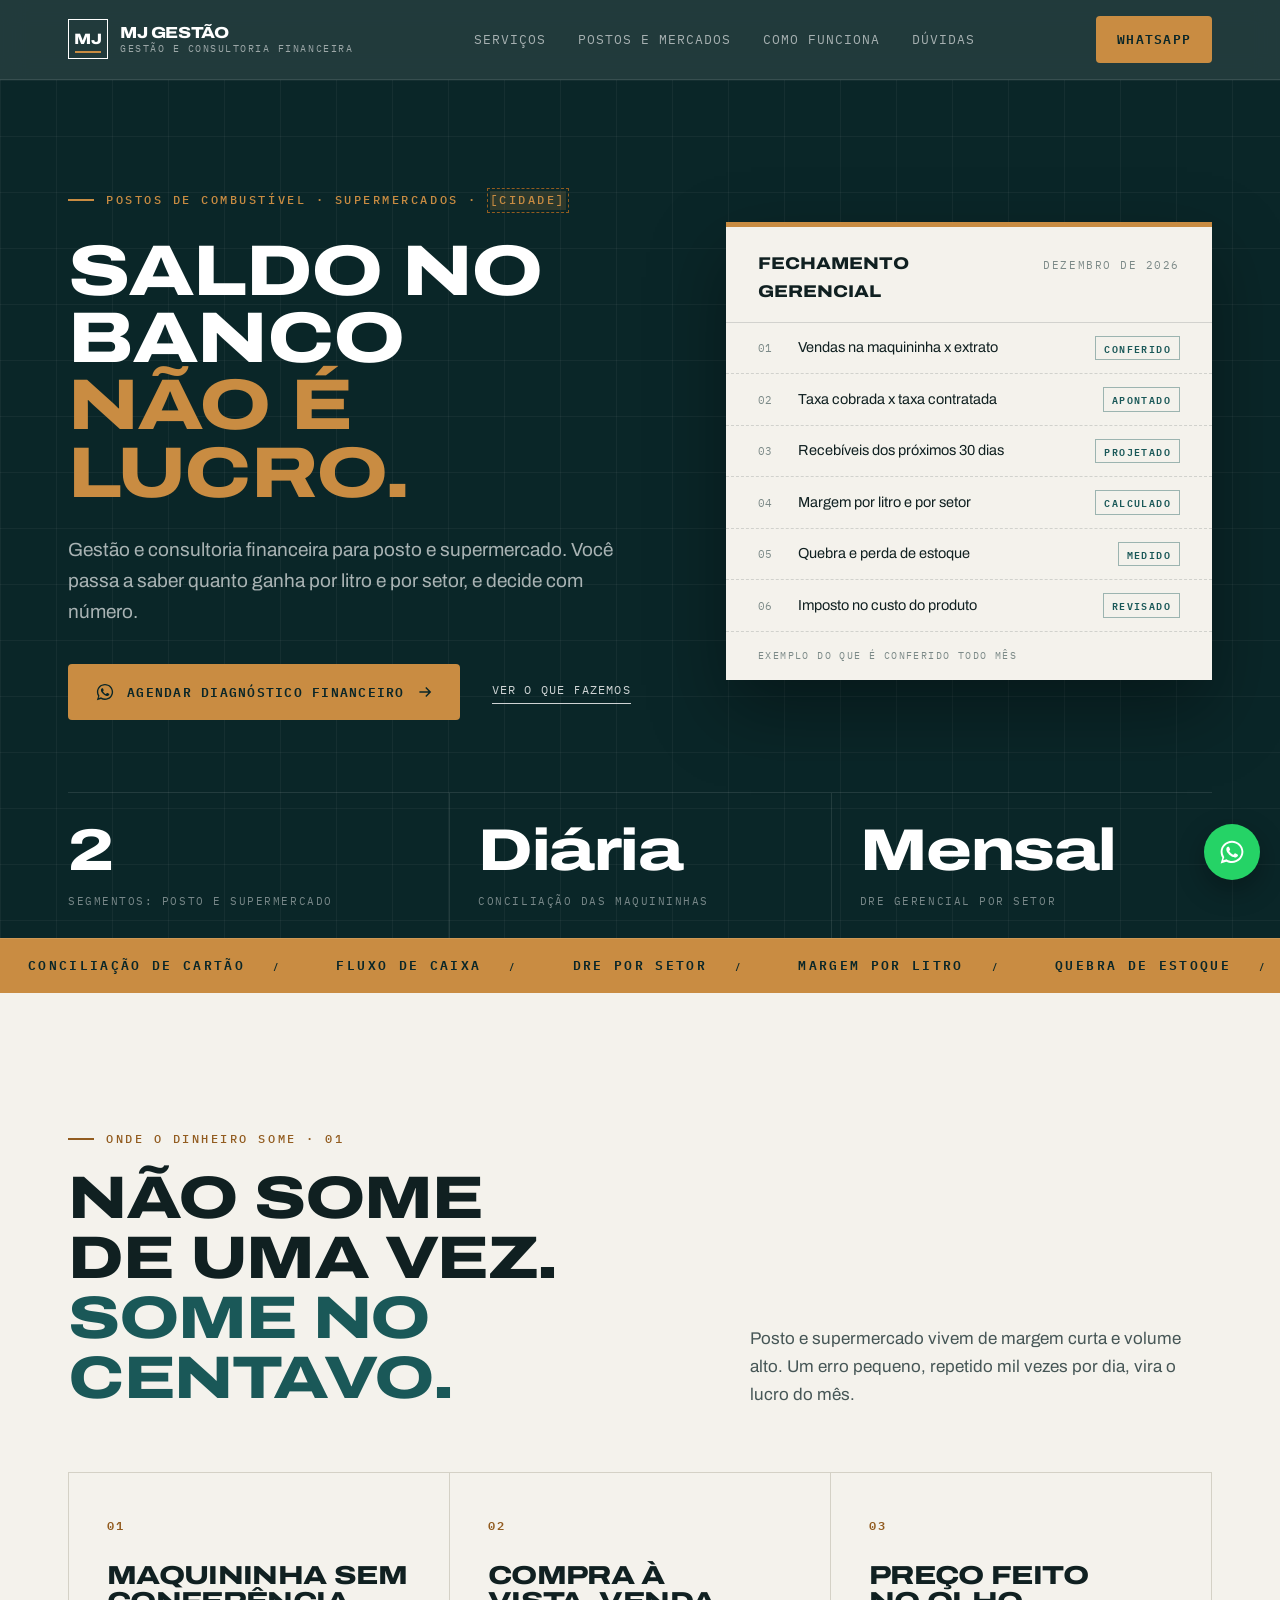
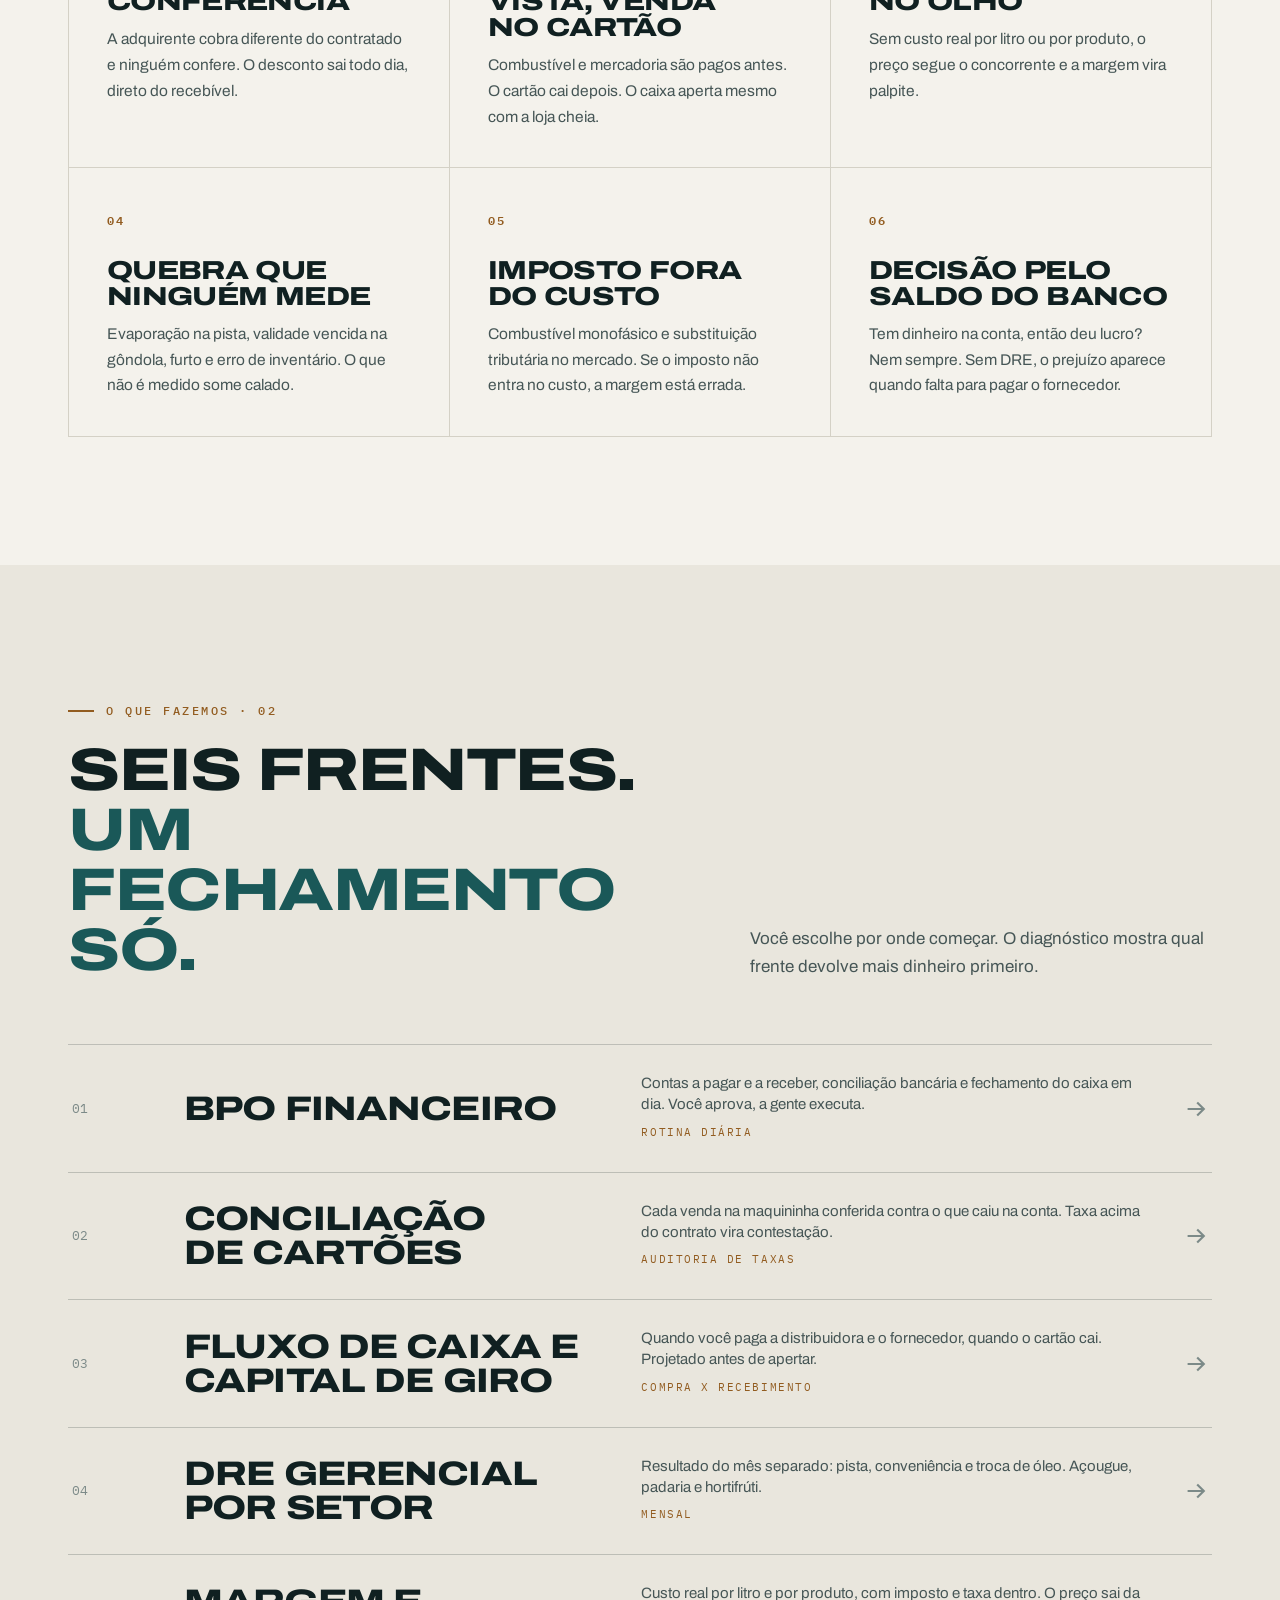
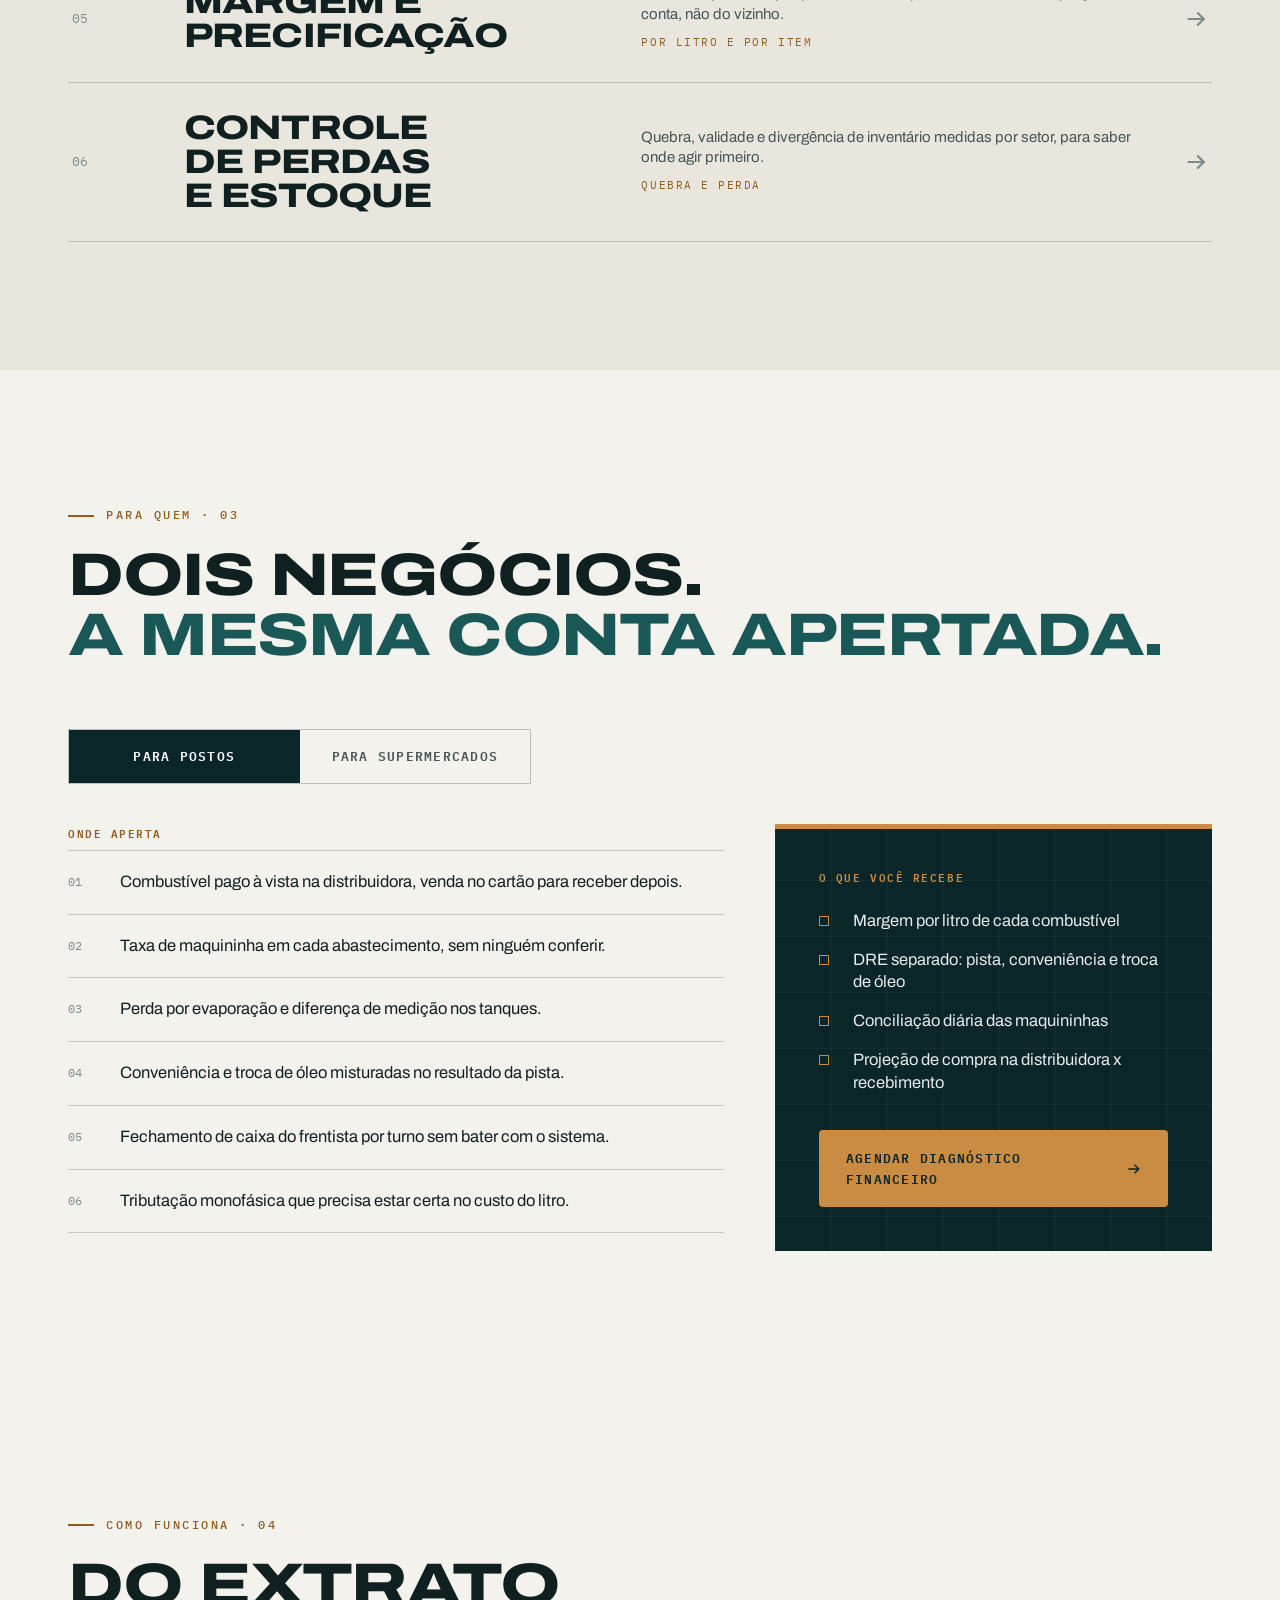
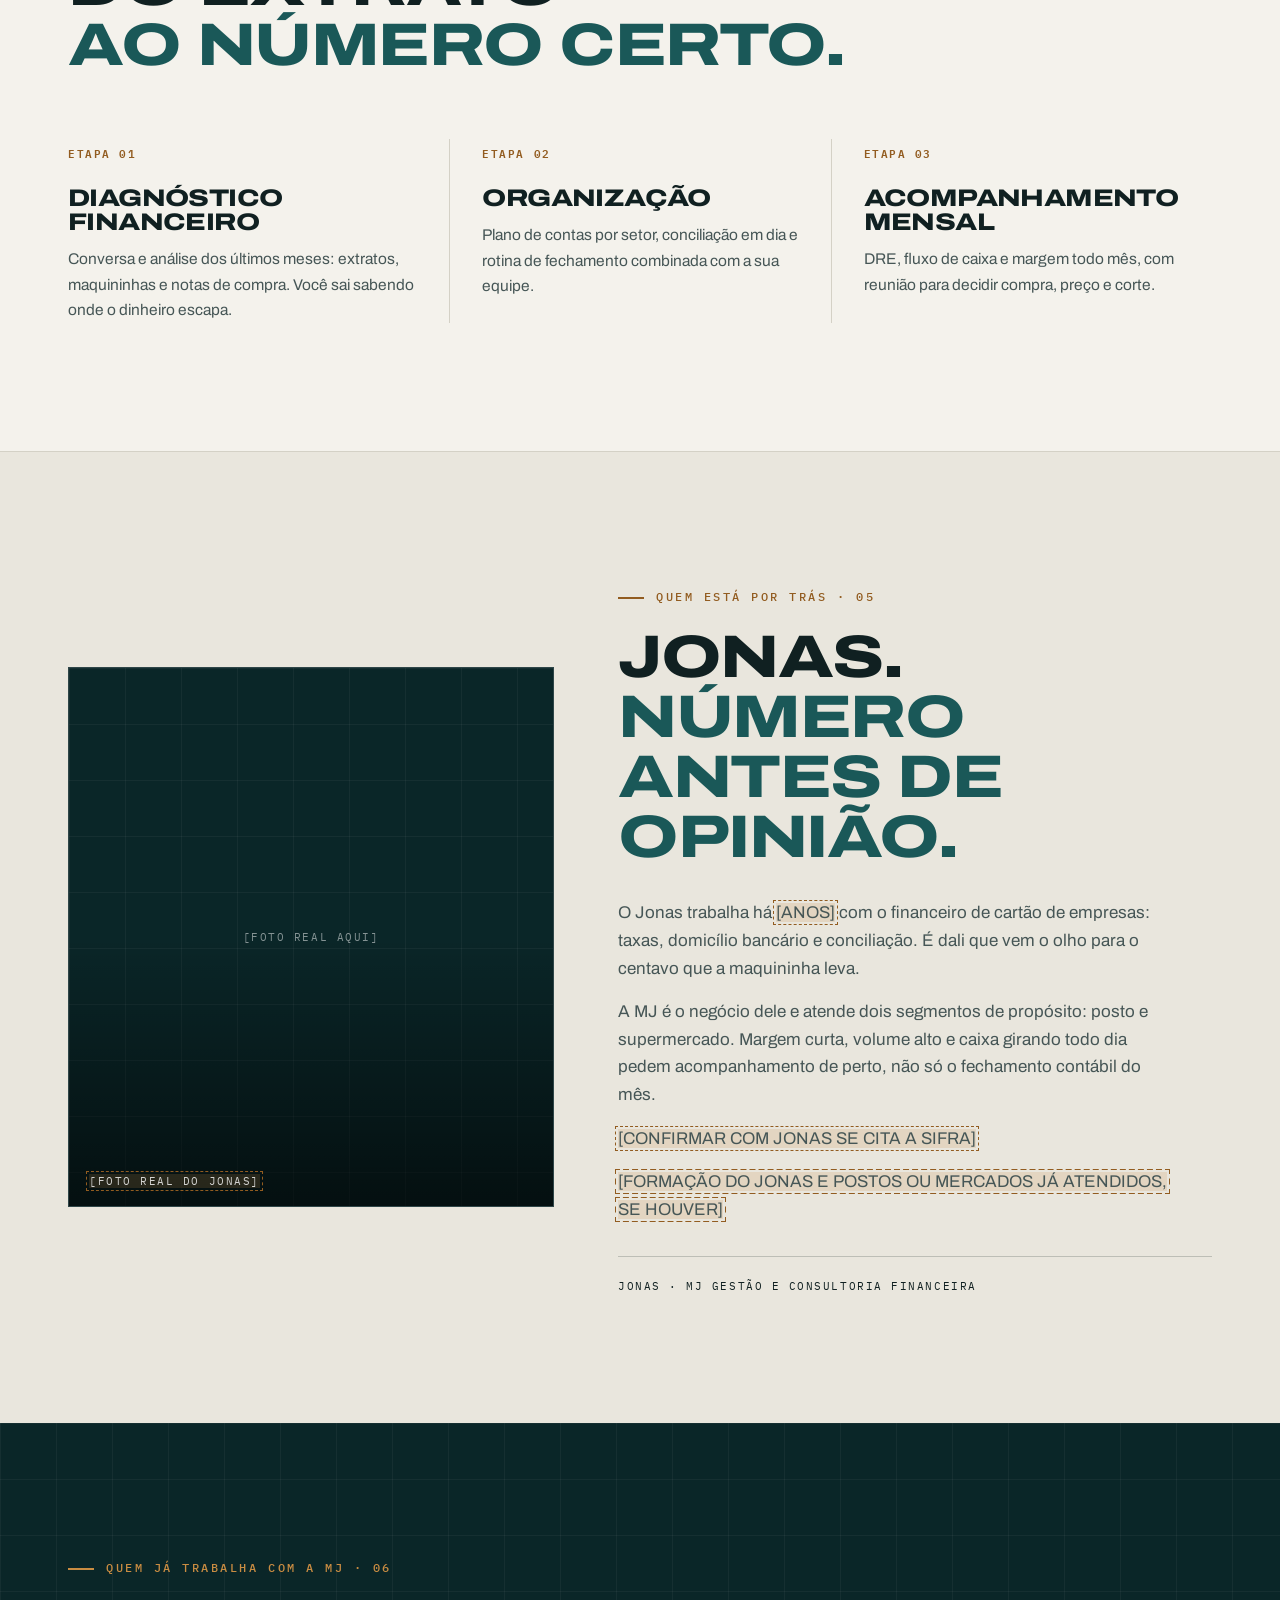
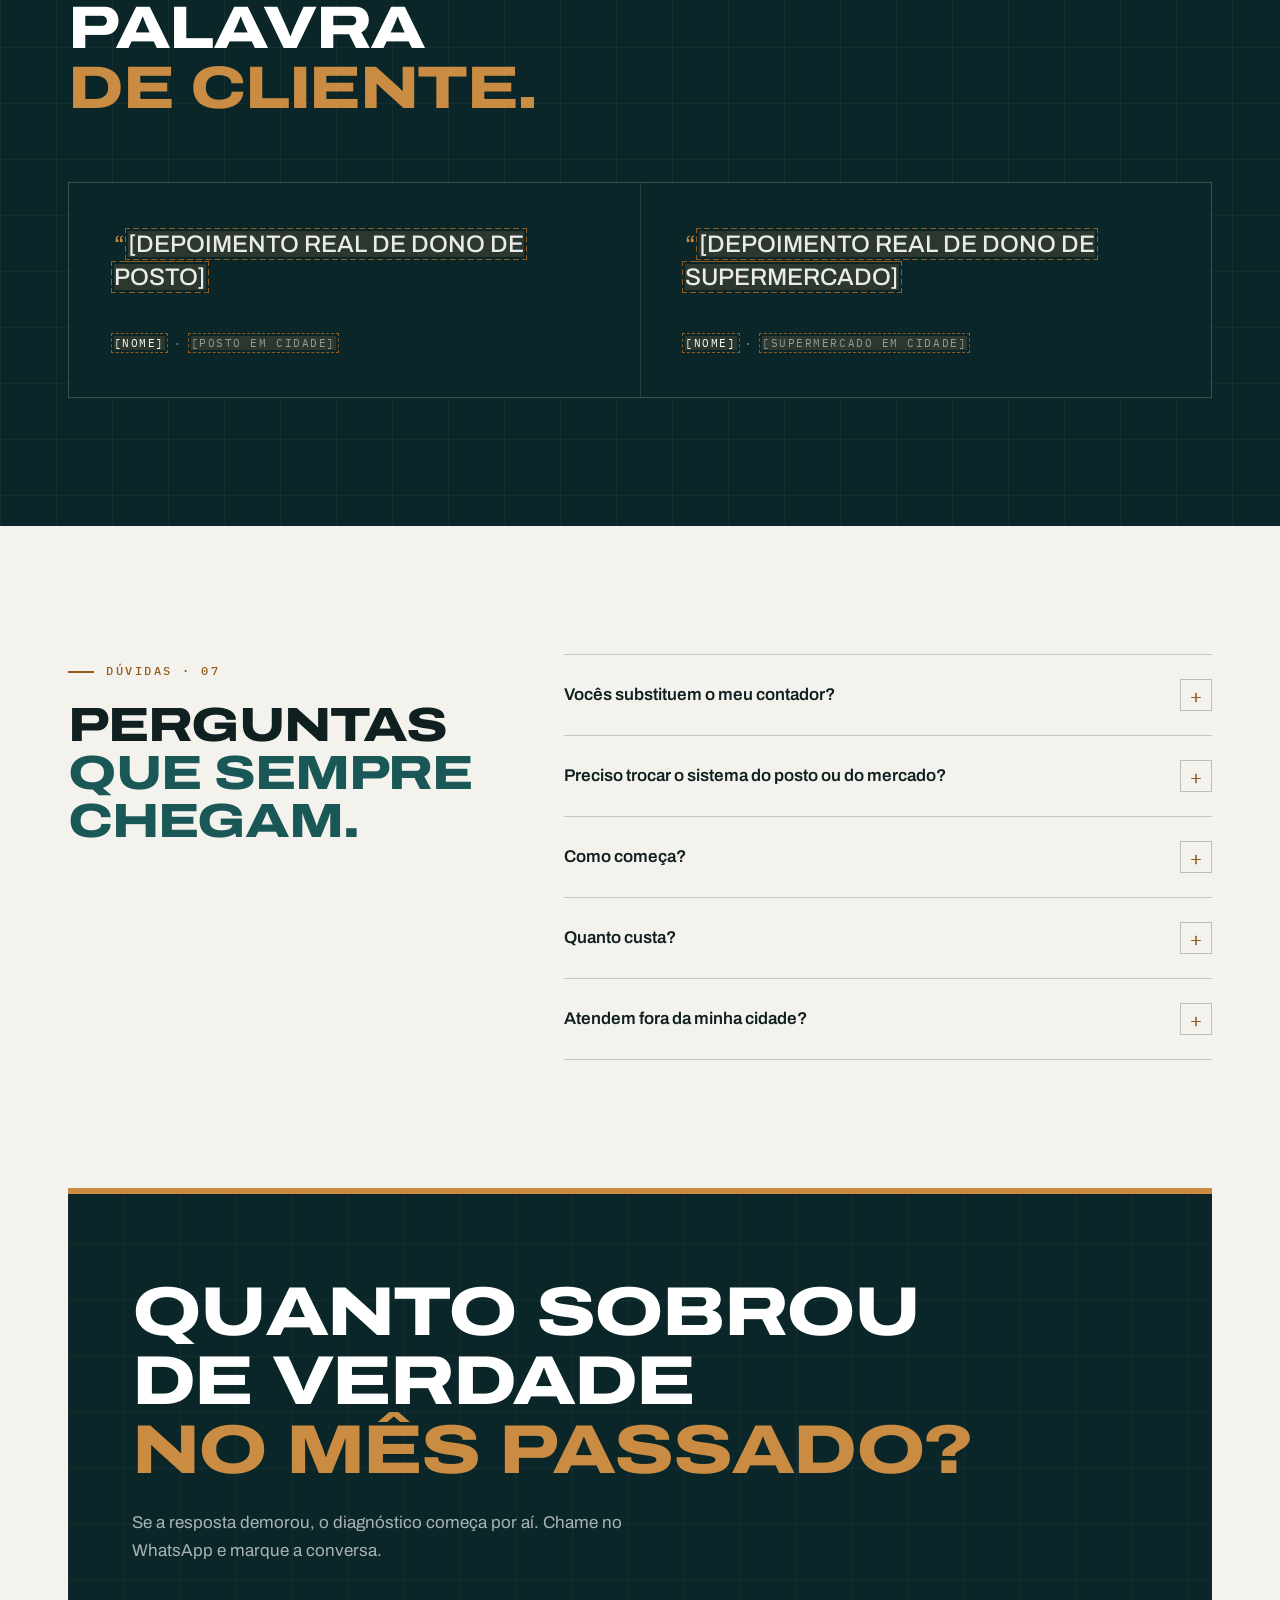
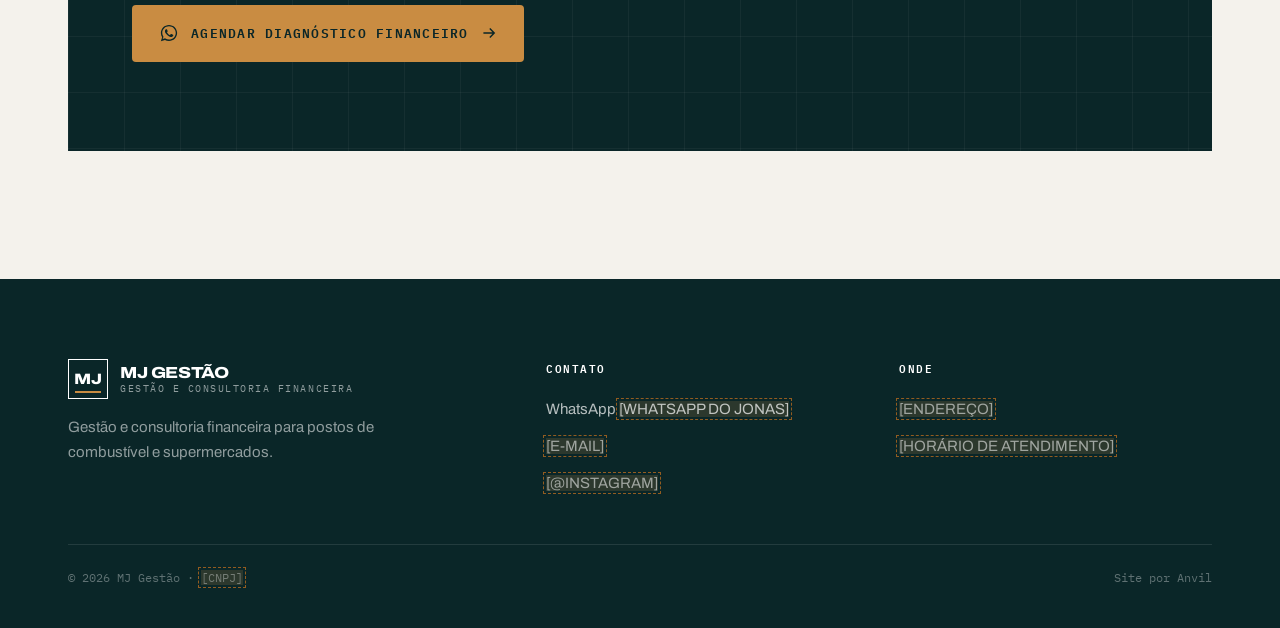
==== index.html @ 59b4becb "Site demo e análise Anvil da MJ Gestão Co-Authored-By: Claude Opus 5.5 (1M context) <noreply@anthrop" ====
<!doctype html>
<html lang="pt-BR">
  <head>
    <meta charset="UTF-8" />
    <meta name="viewport" content="width=device-width, initial-scale=1.0" />
    <title>MJ Gestão e Consultoria Financeira · Postos e supermercados</title>
    <meta name="description" content="Gestão e consultoria financeira para postos de combustível e supermercados. Conciliação de cartões, fluxo de caixa, DRE por setor e margem por litro." />
    <meta name="robots" content="noindex" />
    <meta name="theme-color" content="#0a2628" />
    <link rel="preconnect" href="https://fonts.googleapis.com" />
    <link rel="preconnect" href="https://fonts.gstatic.com" crossorigin />
    <link
      href="https://fonts.googleapis.com/css2?family=Archivo:wdth,wght@62..125,400..900&family=IBM+Plex+Mono:wght@400;500;600&display=swap"
      rel="stylesheet"
    />
    <script type="module" crossorigin src="./assets/index-Cbf3xHl3.js"></script>
    <link rel="stylesheet" crossorigin href="./assets/index-Dj-urwGV.css">
  </head>
  <body>
    <div id="root"></div>
  </body>
</html>
---- assets/index-Dj-urwGV.css ----
*,:before,:after{--tw-border-spacing-x: 0;--tw-border-spacing-y: 0;--tw-translate-x: 0;--tw-translate-y: 0;--tw-rotate: 0;--tw-skew-x: 0;--tw-skew-y: 0;--tw-scale-x: 1;--tw-scale-y: 1;--tw-pan-x: ;--tw-pan-y: ;--tw-pinch-zoom: ;--tw-scroll-snap-strictness: proximity;--tw-gradient-from-position: ;--tw-gradient-via-position: ;--tw-gradient-to-position: ;--tw-ordinal: ;--tw-slashed-zero: ;--tw-numeric-figure: ;--tw-numeric-spacing: ;--tw-numeric-fraction: ;--tw-ring-inset: ;--tw-ring-offset-width: 0px;--tw-ring-offset-color: #fff;--tw-ring-color: rgb(59 130 246 / .5);--tw-ring-offset-shadow: 0 0 #0000;--tw-ring-shadow: 0 0 #0000;--tw-shadow: 0 0 #0000;--tw-shadow-colored: 0 0 #0000;--tw-blur: ;--tw-brightness: ;--tw-contrast: ;--tw-grayscale: ;--tw-hue-rotate: ;--tw-invert: ;--tw-saturate: ;--tw-sepia: ;--tw-drop-shadow: ;--tw-backdrop-blur: ;--tw-backdrop-brightness: ;--tw-backdrop-contrast: ;--tw-backdrop-grayscale: ;--tw-backdrop-hue-rotate: ;--tw-backdrop-invert: ;--tw-backdrop-opacity: ;--tw-backdrop-saturate: ;--tw-backdrop-sepia: ;--tw-contain-size: ;--tw-contain-layout: ;--tw-contain-paint: ;--tw-contain-style: }::backdrop{--tw-border-spacing-x: 0;--tw-border-spacing-y: 0;--tw-translate-x: 0;--tw-translate-y: 0;--tw-rotate: 0;--tw-skew-x: 0;--tw-skew-y: 0;--tw-scale-x: 1;--tw-scale-y: 1;--tw-pan-x: ;--tw-pan-y: ;--tw-pinch-zoom: ;--tw-scroll-snap-strictness: proximity;--tw-gradient-from-position: ;--tw-gradient-via-position: ;--tw-gradient-to-position: ;--tw-ordinal: ;--tw-slashed-zero: ;--tw-numeric-figure: ;--tw-numeric-spacing: ;--tw-numeric-fraction: ;--tw-ring-inset: ;--tw-ring-offset-width: 0px;--tw-ring-offset-color: #fff;--tw-ring-color: rgb(59 130 246 / .5);--tw-ring-offset-shadow: 0 0 #0000;--tw-ring-shadow: 0 0 #0000;--tw-shadow: 0 0 #0000;--tw-shadow-colored: 0 0 #0000;--tw-blur: ;--tw-brightness: ;--tw-contrast: ;--tw-grayscale: ;--tw-hue-rotate: ;--tw-invert: ;--tw-saturate: ;--tw-sepia: ;--tw-drop-shadow: ;--tw-backdrop-blur: ;--tw-backdrop-brightness: ;--tw-backdrop-contrast: ;--tw-backdrop-grayscale: ;--tw-backdrop-hue-rotate: ;--tw-backdrop-invert: ;--tw-backdrop-opacity: ;--tw-backdrop-saturate: ;--tw-backdrop-sepia: ;--tw-contain-size: ;--tw-contain-layout: ;--tw-contain-paint: ;--tw-contain-style: }*,:before,:after{box-sizing:border-box;border-width:0;border-style:solid;border-color:#e5e7eb}:before,:after{--tw-content: ""}html,:host{line-height:1.5;-webkit-text-size-adjust:100%;-moz-tab-size:4;-o-tab-size:4;tab-size:4;font-family:ui-sans-serif,system-ui,sans-serif,"Apple Color Emoji","Segoe UI Emoji",Segoe UI Symbol,"Noto Color Emoji";font-feature-settings:normal;font-variation-settings:normal;-webkit-tap-highlight-color:transparent}body{margin:0;line-height:inherit}hr{height:0;color:inherit;border-top-width:1px}abbr:where([title]){-webkit-text-decoration:underline dotted;text-decoration:underline dotted}h1,h2,h3,h4,h5,h6{font-size:inherit;font-weight:inherit}a{color:inherit;text-decoration:inherit}b,strong{font-weight:bolder}code,kbd,samp,pre{font-family:var(--f-mono);font-feature-settings:normal;font-variation-settings:normal;font-size:1em}small{font-size:80%}sub,sup{font-size:75%;line-height:0;position:relative;vertical-align:baseline}sub{bottom:-.25em}sup{top:-.5em}table{text-indent:0;border-color:inherit;border-collapse:collapse}button,input,optgroup,select,textarea{font-family:inherit;font-feature-settings:inherit;font-variation-settings:inherit;font-size:100%;font-weight:inherit;line-height:inherit;letter-spacing:inherit;color:inherit;margin:0;padding:0}button,select{text-transform:none}button,input:where([type=button]),input:where([type=reset]),input:where([type=submit]){-webkit-appearance:button;background-color:transparent;background-image:none}:-moz-focusring{outline:auto}:-moz-ui-invalid{box-shadow:none}progress{vertical-align:baseline}::-webkit-inner-spin-button,::-webkit-outer-spin-button{height:auto}[type=search]{-webkit-appearance:textfield;outline-offset:-2px}::-webkit-search-decoration{-webkit-appearance:none}::-webkit-file-upload-button{-webkit-appearance:button;font:inherit}summary{display:list-item}blockquote,dl,dd,h1,h2,h3,h4,h5,h6,hr,figure,p,pre{margin:0}fieldset{margin:0;padding:0}legend{padding:0}ol,ul,menu{list-style:none;margin:0;padding:0}dialog{padding:0}textarea{resize:vertical}input::-moz-placeholder,textarea::-moz-placeholder{opacity:1;color:#9ca3af}input::placeholder,textarea::placeholder{opacity:1;color:#9ca3af}button,[role=button]{cursor:pointer}:disabled{cursor:default}img,svg,video,canvas,audio,iframe,embed,object{display:block;vertical-align:middle}img,video{max-width:100%;height:auto}[hidden]:where(:not([hidden=until-found])){display:none}html{scroll-behavior:smooth;scroll-padding-top:84px;overflow-x:clip}body{--tw-bg-opacity: 1;background-color:rgb(var(--fundo) / var(--tw-bg-opacity, 1));font-family:var(--f-corpo);--tw-text-opacity: 1;color:rgb(var(--tinta) / var(--tw-text-opacity, 1));-webkit-font-smoothing:antialiased;-moz-osx-font-smoothing:grayscale;min-width:320px;font-size:16.5px;line-height:1.65;overflow-x:clip}h1,h2,h3{font-family:var(--f-disp);font-stretch:125%;font-weight:800;letter-spacing:-.025em;line-height:1;text-wrap:balance;text-transform:uppercase}::-moz-selection{background:rgb(var(--acento));color:rgb(var(--noite))}::selection{background:rgb(var(--acento));color:rgb(var(--noite))}:focus-visible{outline:3px solid rgb(var(--acento));outline-offset:3px}.env{margin-left:auto;margin-right:auto;width:100%;max-width:1240px;padding-inline:clamp(18px,4.5vw,48px)}.rotulo{display:inline-flex;align-items:center;gap:.75rem;font-family:var(--f-mono);text-transform:uppercase;font-size:11.5px;font-weight:500;letter-spacing:.22em}.rotulo:before{content:"";width:26px;height:2px;background:currentColor}.mono-mini{font-family:var(--f-mono);text-transform:uppercase;font-size:11px;letter-spacing:.14em}.btn{display:inline-flex;align-items:center;justify-content:center;gap:.75rem;font-family:var(--f-mono);text-transform:uppercase;text-decoration-line:none;transition-property:color,background-color,border-color,text-decoration-color,fill,stroke,opacity,box-shadow,transform,filter,backdrop-filter;transition-timing-function:cubic-bezier(.4,0,.2,1);transition-duration:.15s;font-size:12.5px;font-weight:600;letter-spacing:.1em;padding:17px 26px;border-radius:4px;border:1.5px solid transparent}.btn-acento{background:rgb(var(--acento));color:rgb(var(--noite))}.btn-acento:hover{transform:translateY(-2px);box-shadow:0 14px 30px rgb(var(--acento) / .35)}.btn-seta{transition:transform .2s}.btn:hover .btn-seta{transform:translate(4px)}.link-sub{font-family:var(--f-mono);text-transform:uppercase;text-decoration-line:none;font-size:12px;letter-spacing:.1em;background:linear-gradient(currentColor,currentColor) left bottom / 100% 1px no-repeat;padding-bottom:4px;transition:background-size .25s}.link-sub:hover{background-size:40% 1px}.grade-fundo{background-image:linear-gradient(rgb(255 255 255 / .045) 1px,transparent 1px),linear-gradient(90deg,rgb(255 255 255 / .045) 1px,transparent 1px);background-size:56px 56px}.marcador{background:rgb(var(--acento) / .18);outline:1px dashed rgb(var(--acento-escuro));outline-offset:2px}.pointer-events-none{pointer-events:none}.fixed{position:fixed}.absolute{position:absolute}.relative{position:relative}.sticky{position:sticky}.inset-0{top:0;right:0;bottom:0;left:0}.inset-x-0{left:0;right:0}.inset-x-\[6px\]{left:6px;right:6px}.-left-\[9999px\]{left:-9999px}.bottom-0{bottom:0}.bottom-1{bottom:.25rem}.bottom-5{bottom:1.25rem}.bottom-\[5px\]{bottom:5px}.left-4{left:1rem}.right-4{right:1rem}.right-5{right:1.25rem}.top-0{top:0}.top-2{top:.5rem}.top-full{top:100%}.z-40{z-index:40}.z-50{z-index:50}.z-\[100\]{z-index:100}.order-2{order:2}.col-start-2{grid-column-start:2}.col-start-3{grid-column-start:3}.row-start-1{grid-row-start:1}.row-start-2{grid-row-start:2}.m-0{margin:0}.mb-10{margin-bottom:2.5rem}.mb-2{margin-bottom:.5rem}.mb-3{margin-bottom:.75rem}.mb-4{margin-bottom:1rem}.mb-5{margin-bottom:1.25rem}.mb-6{margin-bottom:1.5rem}.mb-7{margin-bottom:1.75rem}.mb-8{margin-bottom:2rem}.mb-9{margin-bottom:2.25rem}.mb-\[clamp\(36px\,5vw\,64px\)\]{margin-bottom:clamp(36px,5vw,64px)}.mr-1{margin-right:.25rem}.mt-12{margin-top:3rem}.mt-2{margin-top:.5rem}.mt-3{margin-top:.75rem}.mt-4{margin-top:1rem}.mt-5{margin-top:1.25rem}.mt-6{margin-top:1.5rem}.mt-8{margin-top:2rem}.mt-9{margin-top:2.25rem}.mt-\[6px\]{margin-top:6px}.block{display:block}.inline-block{display:inline-block}.flex{display:flex}.grid{display:grid}.inline-grid{display:inline-grid}.hidden{display:none}.h-10{height:2.5rem}.h-14{height:3.5rem}.h-5{height:1.25rem}.h-6{height:1.5rem}.h-7{height:1.75rem}.h-8{height:2rem}.h-\[10px\]{height:10px}.h-\[2px\]{height:2px}.h-\[5px\]{height:5px}.h-\[6px\]{height:6px}.h-\[clamp\(320px\,38vw\,520px\)\]{height:clamp(320px,38vw,520px)}.h-\[clamp\(360px\,42vw\,560px\)\]{height:clamp(360px,42vw,560px)}.w-10{width:2.5rem}.w-14{width:3.5rem}.w-5{width:1.25rem}.w-6{width:1.5rem}.w-7{width:1.75rem}.w-8{width:2rem}.w-\[10px\]{width:10px}.w-full{width:100%}.max-w-\[18ch\]{max-width:18ch}.max-w-\[40ch\]{max-width:40ch}.max-w-\[48ch\]{max-width:48ch}.max-w-\[52ch\]{max-width:52ch}.max-w-\[56ch\]{max-width:56ch}.max-w-\[68ch\]{max-width:68ch}.flex-none{flex:none}.origin-left{transform-origin:left}.scale-x-0{--tw-scale-x: 0;transform:translate(var(--tw-translate-x),var(--tw-translate-y)) rotate(var(--tw-rotate)) skew(var(--tw-skew-x)) skewY(var(--tw-skew-y)) scaleX(var(--tw-scale-x)) scaleY(var(--tw-scale-y))}.cursor-pointer{cursor:pointer}.list-none{list-style-type:none}.grid-cols-1{grid-template-columns:repeat(1,minmax(0,1fr))}.grid-cols-2{grid-template-columns:repeat(2,minmax(0,1fr))}.grid-cols-\[22px_1fr\]{grid-template-columns:22px 1fr}.grid-cols-\[28px_1fr_auto\]{grid-template-columns:28px 1fr auto}.grid-cols-\[40px_1fr\]{grid-template-columns:40px 1fr}.grid-cols-\[44px_1fr_auto\]{grid-template-columns:44px 1fr auto}.flex-col{flex-direction:column}.flex-wrap{flex-wrap:wrap}.place-items-center{place-items:center}.items-end{align-items:flex-end}.items-center{align-items:center}.items-baseline{align-items:baseline}.justify-between{justify-content:space-between}.gap-0{gap:0px}.gap-10{gap:2.5rem}.gap-3{gap:.75rem}.gap-4{gap:1rem}.gap-6{gap:1.5rem}.gap-7{gap:1.75rem}.gap-\[clamp\(28px\,4vw\,56px\)\]{gap:clamp(28px,4vw,56px)}.gap-\[clamp\(32px\,5vw\,72px\)\]{gap:clamp(32px,5vw,72px)}.gap-\[clamp\(32px\,5vw\,80px\)\]{gap:clamp(32px,5vw,80px)}.gap-px{gap:1px}.gap-x-4{-moz-column-gap:1rem;column-gap:1rem}.gap-x-8{-moz-column-gap:2rem;column-gap:2rem}.gap-y-2{row-gap:.5rem}.gap-y-5{row-gap:1.25rem}.self-start{align-self:flex-start}.overflow-hidden{overflow:hidden}.whitespace-nowrap{white-space:nowrap}.rounded{border-radius:.25rem}.rounded-full{border-radius:9999px}.border{border-width:1px}.border-\[1\.5px\]{border-width:1.5px}.border-b{border-bottom-width:1px}.border-t{border-top-width:1px}.border-dashed{border-style:dashed}.border-acento{--tw-border-opacity: 1;border-color:rgb(var(--acento) / var(--tw-border-opacity, 1))}.border-current{border-color:currentColor}.border-linha{--tw-border-opacity: 1;border-color:rgb(var(--linha) / var(--tw-border-opacity, 1))}.border-petroleo\/40{border-color:rgb(var(--petroleo) / .4)}.border-tinta\/15{border-color:rgb(var(--tinta) / .15)}.border-tinta\/20{border-color:rgb(var(--tinta) / .2)}.border-tinta\/25{border-color:rgb(var(--tinta) / .25)}.border-white\/10{border-color:#ffffff1a}.border-white\/15{border-color:#ffffff26}.border-white\/35{border-color:#ffffff59}.bg-\[\#25D366\]{--tw-bg-opacity: 1;background-color:rgb(37 211 102 / var(--tw-bg-opacity, 1))}.bg-acento{--tw-bg-opacity: 1;background-color:rgb(var(--acento) / var(--tw-bg-opacity, 1))}.bg-fundo{--tw-bg-opacity: 1;background-color:rgb(var(--fundo) / var(--tw-bg-opacity, 1))}.bg-linha{--tw-bg-opacity: 1;background-color:rgb(var(--linha) / var(--tw-bg-opacity, 1))}.bg-noite{--tw-bg-opacity: 1;background-color:rgb(var(--noite) / var(--tw-bg-opacity, 1))}.bg-noite\/90{background-color:rgb(var(--noite) / .9)}.bg-noite\/95{background-color:rgb(var(--noite) / .95)}.bg-papel{--tw-bg-opacity: 1;background-color:rgb(var(--papel) / var(--tw-bg-opacity, 1))}.bg-transparent{background-color:transparent}.bg-white\/10{background-color:#ffffff1a}.bg-gradient-to-b{background-image:linear-gradient(to bottom,var(--tw-gradient-stops))}.from-transparent{--tw-gradient-from: transparent var(--tw-gradient-from-position);--tw-gradient-to: rgb(0 0 0 / 0) var(--tw-gradient-to-position);--tw-gradient-stops: var(--tw-gradient-from), var(--tw-gradient-to)}.via-transparent{--tw-gradient-to: rgb(0 0 0 / 0) var(--tw-gradient-to-position);--tw-gradient-stops: var(--tw-gradient-from), transparent var(--tw-gradient-via-position), var(--tw-gradient-to)}.to-black\/60{--tw-gradient-to: rgb(0 0 0 / .6) var(--tw-gradient-to-position)}.object-cover{-o-object-fit:cover;object-fit:cover}.p-0{padding:0}.p-2{padding:.5rem}.p-\[clamp\(26px\,3\.5vw\,44px\)\]{padding:clamp(26px,3.5vw,44px)}.p-\[clamp\(26px\,3vw\,38px\)\]{padding:clamp(26px,3vw,38px)}.p-\[clamp\(28px\,3\.5vw\,48px\)\]{padding:clamp(28px,3.5vw,48px)}.\!px-5{padding-left:1.25rem!important;padding-right:1.25rem!important}.\!py-3{padding-top:.75rem!important;padding-bottom:.75rem!important}.px-1{padding-left:.25rem;padding-right:.25rem}.px-2{padding-left:.5rem;padding-right:.5rem}.px-4{padding-left:1rem;padding-right:1rem}.px-5{padding-left:1.25rem;padding-right:1.25rem}.px-6{padding-left:1.5rem;padding-right:1.5rem}.px-7{padding-left:1.75rem;padding-right:1.75rem}.px-\[clamp\(16px\,3vw\,32px\)\]{padding-left:clamp(16px,3vw,32px);padding-right:clamp(16px,3vw,32px)}.px-\[clamp\(18px\,4\.5vw\,48px\)\]{padding-left:clamp(18px,4.5vw,48px);padding-right:clamp(18px,4.5vw,48px)}.px-\[clamp\(26px\,5vw\,72px\)\]{padding-left:clamp(26px,5vw,72px);padding-right:clamp(26px,5vw,72px)}.py-2{padding-top:.5rem;padding-bottom:.5rem}.py-3{padding-top:.75rem;padding-bottom:.75rem}.py-4{padding-top:1rem;padding-bottom:1rem}.py-5{padding-top:1.25rem;padding-bottom:1.25rem}.py-6{padding-top:1.5rem;padding-bottom:1.5rem}.py-7{padding-top:1.75rem;padding-bottom:1.75rem}.py-8{padding-top:2rem;padding-bottom:2rem}.py-\[13px\]{padding-top:13px;padding-bottom:13px}.py-\[3px\]{padding-top:3px;padding-bottom:3px}.py-\[clamp\(48px\,7vw\,96px\)\]{padding-top:clamp(48px,7vw,96px);padding-bottom:clamp(48px,7vw,96px)}.py-\[clamp\(64px\,10vw\,128px\)\]{padding-top:clamp(64px,10vw,128px);padding-bottom:clamp(64px,10vw,128px)}.pb-28{padding-bottom:7rem}.pb-4{padding-bottom:1rem}.pb-6{padding-bottom:1.5rem}.pb-7{padding-bottom:1.75rem}.pb-\[clamp\(40px\,6vw\,72px\)\]{padding-bottom:clamp(40px,6vw,72px)}.pb-\[clamp\(64px\,10vw\,128px\)\]{padding-bottom:clamp(64px,10vw,128px)}.pt-5{padding-top:1.25rem}.pt-6{padding-top:1.5rem}.pt-7{padding-top:1.75rem}.pt-\[3px\]{padding-top:3px}.pt-\[clamp\(48px\,8vw\,104px\)\]{padding-top:clamp(48px,8vw,104px)}.pt-\[clamp\(52px\,7vw\,80px\)\]{padding-top:clamp(52px,7vw,80px)}.text-center{text-align:center}.font-disp{font-family:var(--f-disp)}.font-mono{font-family:var(--f-mono)}.text-\[10px\]{font-size:10px}.text-\[11\.5px\]{font-size:11.5px}.text-\[11px\]{font-size:11px}.text-\[12\.5px\]{font-size:12.5px}.text-\[12px\]{font-size:12px}.text-\[13px\]{font-size:13px}.text-\[14\.5px\]{font-size:14.5px}.text-\[15\.5px\]{font-size:15.5px}.text-\[15px\]{font-size:15px}.text-\[16\.5px\]{font-size:16.5px}.text-\[16px\]{font-size:16px}.text-\[17px\]{font-size:17px}.text-\[20px\]{font-size:20px}.text-\[9\.5px\]{font-size:9.5px}.text-\[9px\]{font-size:9px}.text-\[clamp\(16px\,1\.8vw\,19px\)\]{font-size:clamp(16px,1.8vw,19px)}.text-\[clamp\(19px\,2\.1vw\,24px\)\]{font-size:clamp(19px,2.1vw,24px)}.text-\[clamp\(20px\,2\.2vw\,24px\)\]{font-size:clamp(20px,2.2vw,24px)}.text-\[clamp\(20px\,2\.3vw\,26px\)\]{font-size:clamp(20px,2.3vw,26px)}.text-\[clamp\(21px\,2\.9vw\,34px\)\]{font-size:clamp(21px,2.9vw,34px)}.text-\[clamp\(28px\,4vw\,48px\)\]{font-size:clamp(28px,4vw,48px)}.text-\[clamp\(30px\,5vw\,60px\)\]{font-size:clamp(30px,5vw,60px)}.text-\[clamp\(32px\,5\.4vw\,72px\)\]{font-size:clamp(32px,5.4vw,72px)}.text-\[clamp\(36px\,4\.6vw\,60px\)\]{font-size:clamp(36px,4.6vw,60px)}.text-\[clamp\(44px\,5\.6vw\,84px\)\]{font-size:clamp(44px,5.6vw,84px)}.font-extrabold{font-weight:800}.font-medium{font-weight:500}.font-normal{font-weight:400}.font-semibold{font-weight:600}.uppercase{text-transform:uppercase}.tabular-nums{--tw-numeric-spacing: tabular-nums;font-variant-numeric:var(--tw-ordinal) var(--tw-slashed-zero) var(--tw-numeric-figure) var(--tw-numeric-spacing) var(--tw-numeric-fraction)}.leading-\[\.94\]{line-height:.94}.leading-none{line-height:1}.leading-relaxed{line-height:1.625}.leading-snug{line-height:1.375}.leading-tight{line-height:1.25}.tracking-\[0\.08em\]{letter-spacing:.08em}.tracking-\[0\.12em\]{letter-spacing:.12em}.tracking-\[0\.14em\]{letter-spacing:.14em}.tracking-\[0\.16em\]{letter-spacing:.16em}.tracking-\[0\.18em\]{letter-spacing:.18em}.tracking-\[0\.1em\]{letter-spacing:.1em}.tracking-tight{letter-spacing:-.025em}.text-acento{--tw-text-opacity: 1;color:rgb(var(--acento) / var(--tw-text-opacity, 1))}.text-acento-escuro{--tw-text-opacity: 1;color:rgb(var(--acento-escuro) / var(--tw-text-opacity, 1))}.text-noite{--tw-text-opacity: 1;color:rgb(var(--noite) / var(--tw-text-opacity, 1))}.text-petroleo{--tw-text-opacity: 1;color:rgb(var(--petroleo) / var(--tw-text-opacity, 1))}.text-tinta{--tw-text-opacity: 1;color:rgb(var(--tinta) / var(--tw-text-opacity, 1))}.text-tinta-2{--tw-text-opacity: 1;color:rgb(var(--tinta-2) / var(--tw-text-opacity, 1))}.text-tinta-3{--tw-text-opacity: 1;color:rgb(var(--tinta-3) / var(--tw-text-opacity, 1))}.text-white{--tw-text-opacity: 1;color:rgb(255 255 255 / var(--tw-text-opacity, 1))}.text-white\/35{color:#ffffff59}.text-white\/45{color:#ffffff73}.text-white\/50{color:#ffffff80}.text-white\/55{color:#ffffff8c}.text-white\/60{color:#fff9}.text-white\/65{color:#ffffffa6}.text-white\/70{color:#ffffffb3}.text-white\/80{color:#fffc}.text-white\/90{color:#ffffffe6}.no-underline{text-decoration-line:none}.opacity-55{opacity:.55}.shadow-\[0_10px_28px_rgba\(0\,0\,0\,\.3\)\]{--tw-shadow: 0 10px 28px rgba(0,0,0,.3);--tw-shadow-colored: 0 10px 28px var(--tw-shadow-color);box-shadow:var(--tw-ring-offset-shadow, 0 0 #0000),var(--tw-ring-shadow, 0 0 #0000),var(--tw-shadow)}.shadow-\[0_30px_70px_rgba\(0\,0\,0\,\.35\)\]{--tw-shadow: 0 30px 70px rgba(0,0,0,.35);--tw-shadow-colored: 0 30px 70px var(--tw-shadow-color);box-shadow:var(--tw-ring-offset-shadow, 0 0 #0000),var(--tw-ring-shadow, 0 0 #0000),var(--tw-shadow)}.filter{filter:var(--tw-blur) var(--tw-brightness) var(--tw-contrast) var(--tw-grayscale) var(--tw-hue-rotate) var(--tw-invert) var(--tw-saturate) var(--tw-sepia) var(--tw-drop-shadow)}.backdrop-blur{--tw-backdrop-blur: blur(8px);-webkit-backdrop-filter:var(--tw-backdrop-blur) var(--tw-backdrop-brightness) var(--tw-backdrop-contrast) var(--tw-backdrop-grayscale) var(--tw-backdrop-hue-rotate) var(--tw-backdrop-invert) var(--tw-backdrop-opacity) var(--tw-backdrop-saturate) var(--tw-backdrop-sepia);backdrop-filter:var(--tw-backdrop-blur) var(--tw-backdrop-brightness) var(--tw-backdrop-contrast) var(--tw-backdrop-grayscale) var(--tw-backdrop-hue-rotate) var(--tw-backdrop-invert) var(--tw-backdrop-opacity) var(--tw-backdrop-saturate) var(--tw-backdrop-sepia)}.backdrop-blur-md{--tw-backdrop-blur: blur(12px);-webkit-backdrop-filter:var(--tw-backdrop-blur) var(--tw-backdrop-brightness) var(--tw-backdrop-contrast) var(--tw-backdrop-grayscale) var(--tw-backdrop-hue-rotate) var(--tw-backdrop-invert) var(--tw-backdrop-opacity) var(--tw-backdrop-saturate) var(--tw-backdrop-sepia);backdrop-filter:var(--tw-backdrop-blur) var(--tw-backdrop-brightness) var(--tw-backdrop-contrast) var(--tw-backdrop-grayscale) var(--tw-backdrop-hue-rotate) var(--tw-backdrop-invert) var(--tw-backdrop-opacity) var(--tw-backdrop-saturate) var(--tw-backdrop-sepia)}.transition-\[padding\]{transition-property:padding;transition-timing-function:cubic-bezier(.4,0,.2,1);transition-duration:.15s}.transition-all{transition-property:all;transition-timing-function:cubic-bezier(.4,0,.2,1);transition-duration:.15s}.transition-colors{transition-property:color,background-color,border-color,text-decoration-color,fill,stroke;transition-timing-function:cubic-bezier(.4,0,.2,1);transition-duration:.15s}.transition-transform{transition-property:transform;transition-timing-function:cubic-bezier(.4,0,.2,1);transition-duration:.15s}:root{--fundo: 244 242 236;--papel: 233 230 221;--noite: 10 38 40;--petroleo: 26 88 88;--tinta: 16 32 33;--tinta-2: 70 86 86;--tinta-3: 124 138 136;--linha: 212 209 198;--acento: 201 140 66;--acento-escuro: 146 92 32;--f-disp: "Archivo", "Segoe UI", system-ui, sans-serif;--f-corpo: "Archivo", system-ui, -apple-system, "Segoe UI", sans-serif;--f-mono: "IBM Plex Mono", ui-monospace, Consolas, monospace}.rvl{opacity:0;transform:translateY(22px)}.rvl.visivel{animation:revela .75s var(--atraso, 0ms) cubic-bezier(.2,.65,.2,1) forwards}@keyframes revela{to{opacity:1;transform:none}}.entra{opacity:0;transform:translateY(26px);animation:revela .85s cubic-bezier(.2,.65,.2,1) forwards}.linha-painel{opacity:0;animation:revela .6s var(--atraso, 0ms) cubic-bezier(.2,.65,.2,1) forwards;transform:translate(-10px)}.troca{animation:troca-in .45s cubic-bezier(.2,.65,.2,1) both}@keyframes troca-in{0%{opacity:0;transform:translateY(10px)}}.fita{display:flex;width:-moz-max-content;width:max-content;animation:corre 38s linear infinite}.faixa:hover .fita{animation-play-state:paused}@keyframes corre{to{transform:translate(-50%)}}.faq summary::-webkit-details-marker{display:none}.faq summary .mais{transition:transform .25s}.faq details[open] summary .mais{transform:rotate(45deg)}@media (prefers-reduced-motion: reduce){html{scroll-behavior:auto}.rvl,.entra,.linha-painel{opacity:1;transform:none}.rvl.visivel,.fita,.entra,.linha-painel,.troca{animation:none}*,*:before,*:after{transition-duration:.001ms!important}}.hover\:scale-110:hover{--tw-scale-x: 1.1;--tw-scale-y: 1.1;transform:translate(var(--tw-translate-x),var(--tw-translate-y)) rotate(var(--tw-rotate)) skew(var(--tw-skew-x)) skewY(var(--tw-skew-y)) scaleX(var(--tw-scale-x)) scaleY(var(--tw-scale-y))}.hover\:bg-fundo:hover{--tw-bg-opacity: 1;background-color:rgb(var(--fundo) / var(--tw-bg-opacity, 1))}.hover\:bg-papel:hover{--tw-bg-opacity: 1;background-color:rgb(var(--papel) / var(--tw-bg-opacity, 1))}.hover\:pl-5:hover{padding-left:1.25rem}.hover\:text-acento:hover{--tw-text-opacity: 1;color:rgb(var(--acento) / var(--tw-text-opacity, 1))}.hover\:text-white:hover{--tw-text-opacity: 1;color:rgb(255 255 255 / var(--tw-text-opacity, 1))}.focus\:left-3:focus{left:.75rem}.group:hover .group-hover\:translate-x-2{--tw-translate-x: .5rem;transform:translate(var(--tw-translate-x),var(--tw-translate-y)) rotate(var(--tw-rotate)) skew(var(--tw-skew-x)) skewY(var(--tw-skew-y)) scaleX(var(--tw-scale-x)) scaleY(var(--tw-scale-y))}.group:hover .group-hover\:scale-x-100{--tw-scale-x: 1;transform:translate(var(--tw-translate-x),var(--tw-translate-y)) rotate(var(--tw-rotate)) skew(var(--tw-skew-x)) skewY(var(--tw-skew-y)) scaleX(var(--tw-scale-x)) scaleY(var(--tw-scale-y))}.group:hover .group-hover\:text-acento-escuro{--tw-text-opacity: 1;color:rgb(var(--acento-escuro) / var(--tw-text-opacity, 1))}@media (min-width: 640px){.sm\:grid-cols-3{grid-template-columns:repeat(3,minmax(0,1fr))}.sm\:border-l{border-left-width:1px}.sm\:border-t-0{border-top-width:0px}.sm\:px-7{padding-left:1.75rem;padding-right:1.75rem}.sm\:px-8{padding-left:2rem;padding-right:2rem}.sm\:first\:pl-0:first-child{padding-left:0}}@media (min-width: 768px){.md\:col-start-3{grid-column-start:3}.md\:col-start-4{grid-column-start:4}.md\:row-start-1{grid-row-start:1}.md\:inline-flex{display:inline-flex}.md\:grid{display:grid}.md\:hidden{display:none}.md\:grid-cols-2{grid-template-columns:repeat(2,minmax(0,1fr))}.md\:grid-cols-3{grid-template-columns:repeat(3,minmax(0,1fr))}.md\:grid-cols-\[1\.4fr_1fr_1fr\]{grid-template-columns:1.4fr 1fr 1fr}.md\:grid-cols-\[80px_1fr_1\.2fr_auto\]{grid-template-columns:80px 1fr 1.2fr auto}.md\:grid-cols-\[minmax\(0\,\.8fr\)_minmax\(0\,1\.2fr\)\]{grid-template-columns:minmax(0,.8fr) minmax(0,1.2fr)}.md\:grid-cols-\[minmax\(0\,\.9fr\)_minmax\(0\,1\.1fr\)\]{grid-template-columns:minmax(0,.9fr) minmax(0,1.1fr)}.md\:grid-cols-\[minmax\(0\,1\.15fr\)_minmax\(0\,\.85fr\)\]{grid-template-columns:minmax(0,1.15fr) minmax(0,.85fr)}.md\:gap-14{gap:3.5rem}.md\:gap-16{gap:4rem}.md\:gap-x-8{-moz-column-gap:2rem;column-gap:2rem}.md\:border-l{border-left-width:1px}.md\:border-t-0{border-top-width:0px}.md\:py-0{padding-top:0;padding-bottom:0}.md\:pb-10{padding-bottom:2.5rem}.md\:pl-8{padding-left:2rem}.md\:pr-8{padding-right:2rem}}@media (min-width: 1024px){.lg\:static{position:static}.lg\:block{display:block}.lg\:flex{display:flex}.lg\:hidden{display:none}.lg\:grid-cols-\[minmax\(0\,1\.1fr\)_minmax\(0\,\.9fr\)\]{grid-template-columns:minmax(0,1.1fr) minmax(0,.9fr)}.lg\:grid-cols-\[minmax\(0\,1\.2fr\)_minmax\(0\,\.8fr\)\]{grid-template-columns:minmax(0,1.2fr) minmax(0,.8fr)}.lg\:flex-row{flex-direction:row}.lg\:border-0{border-width:0px}.lg\:bg-transparent{background-color:transparent}.lg\:p-0{padding:0}.lg\:px-4{padding-left:1rem;padding-right:1rem}.lg\:py-2{padding-top:.5rem;padding-bottom:.5rem}}
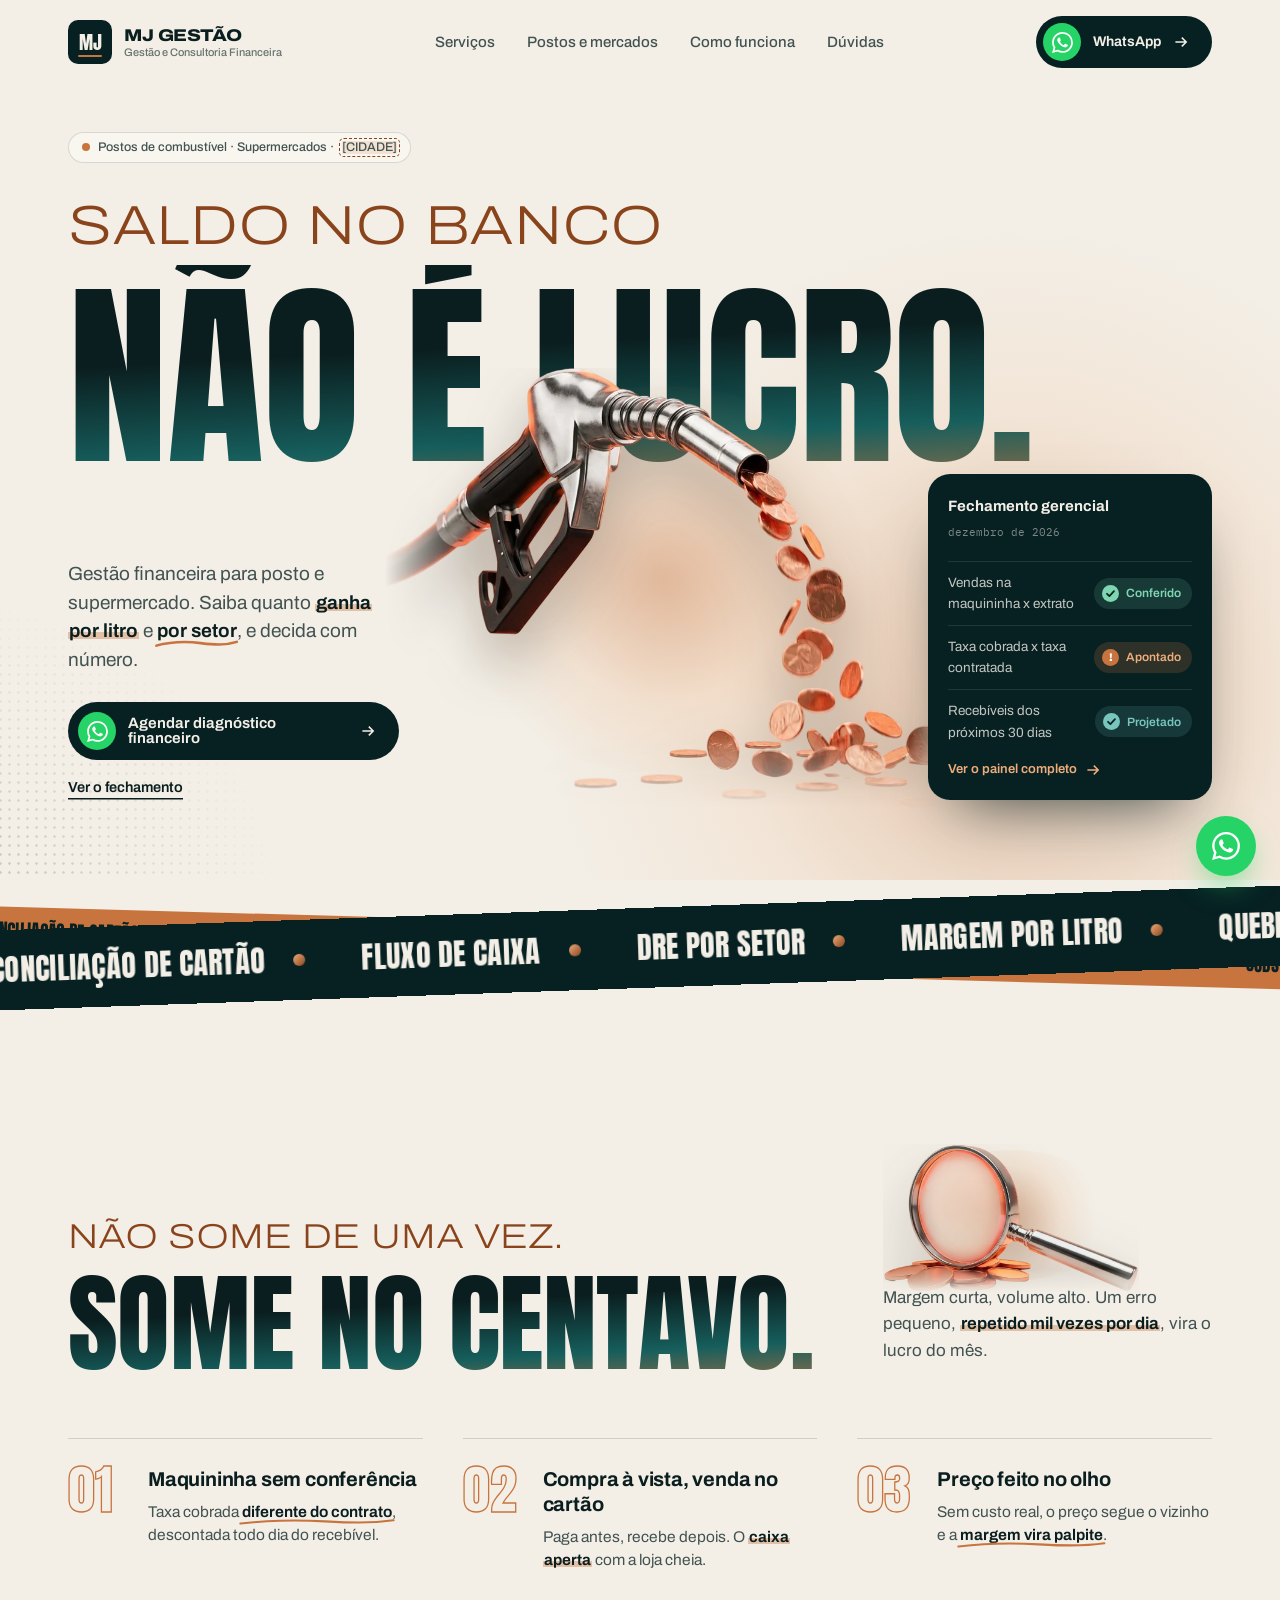
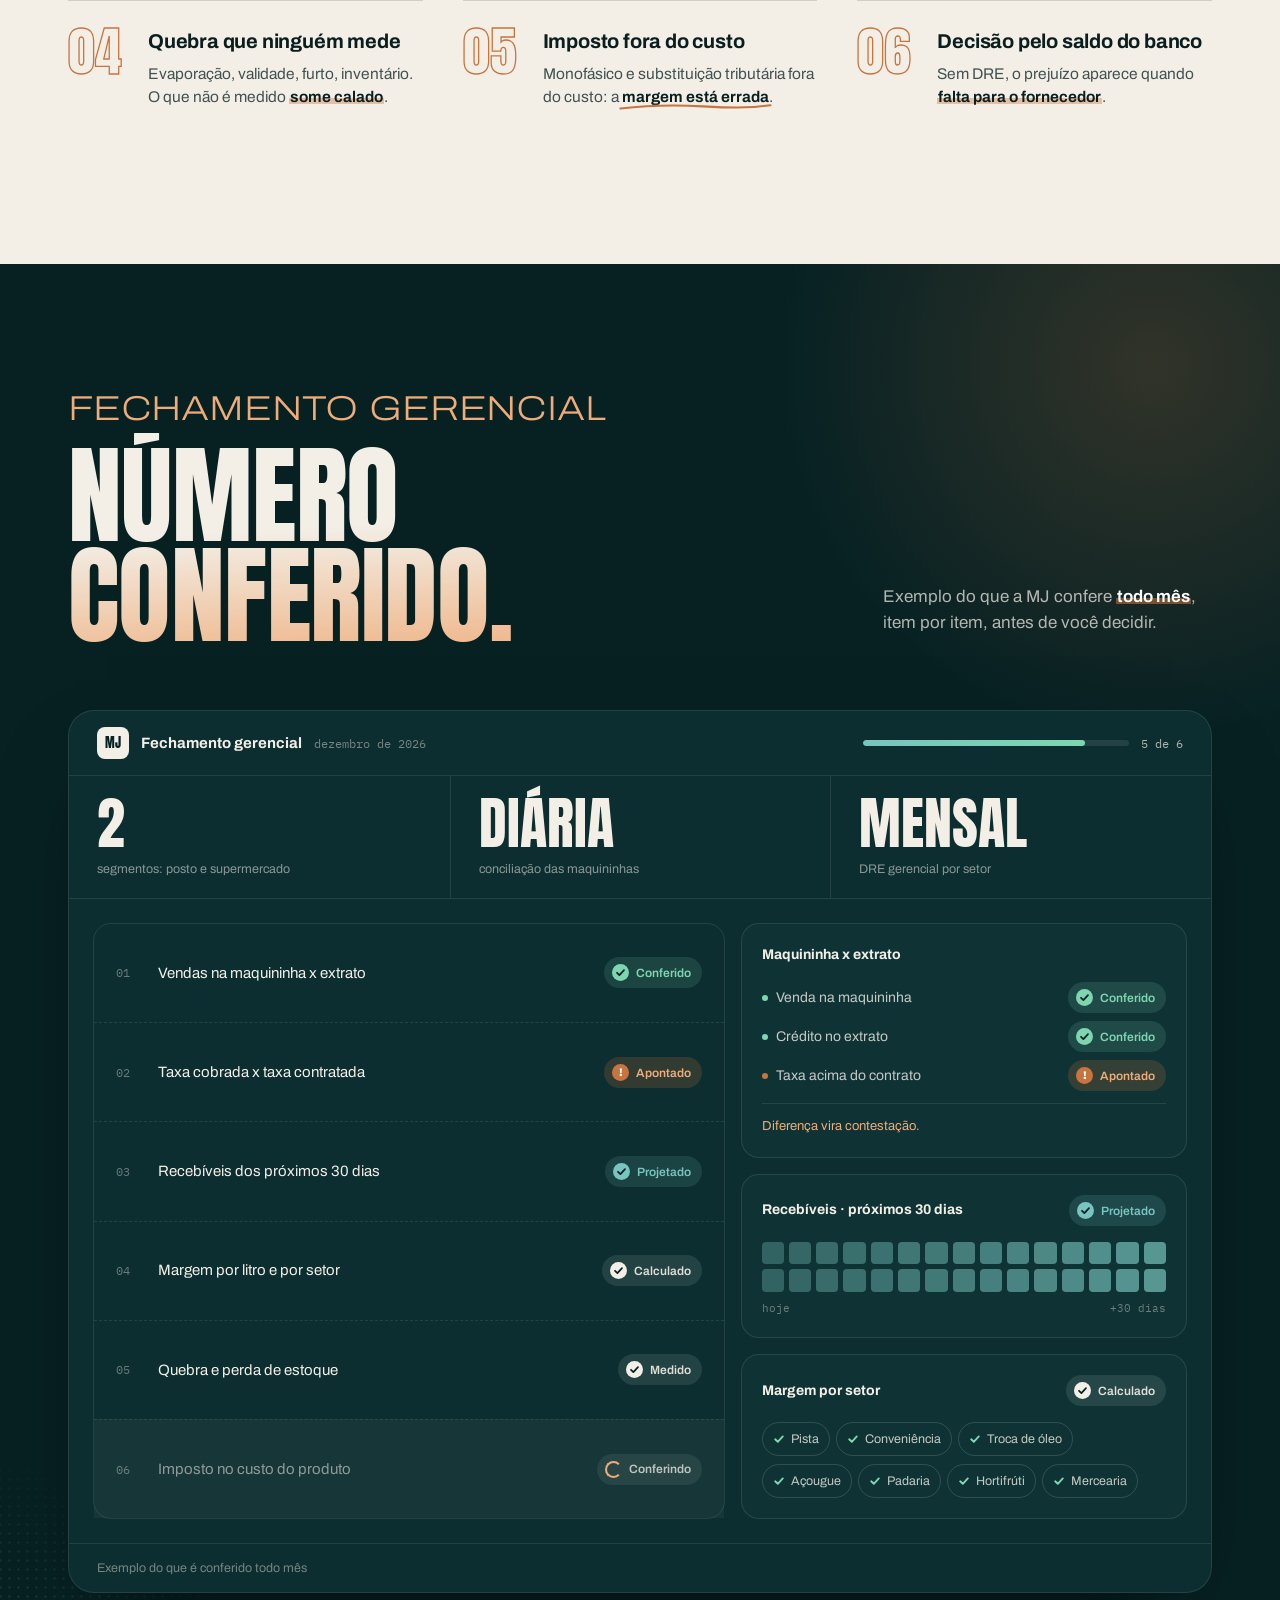
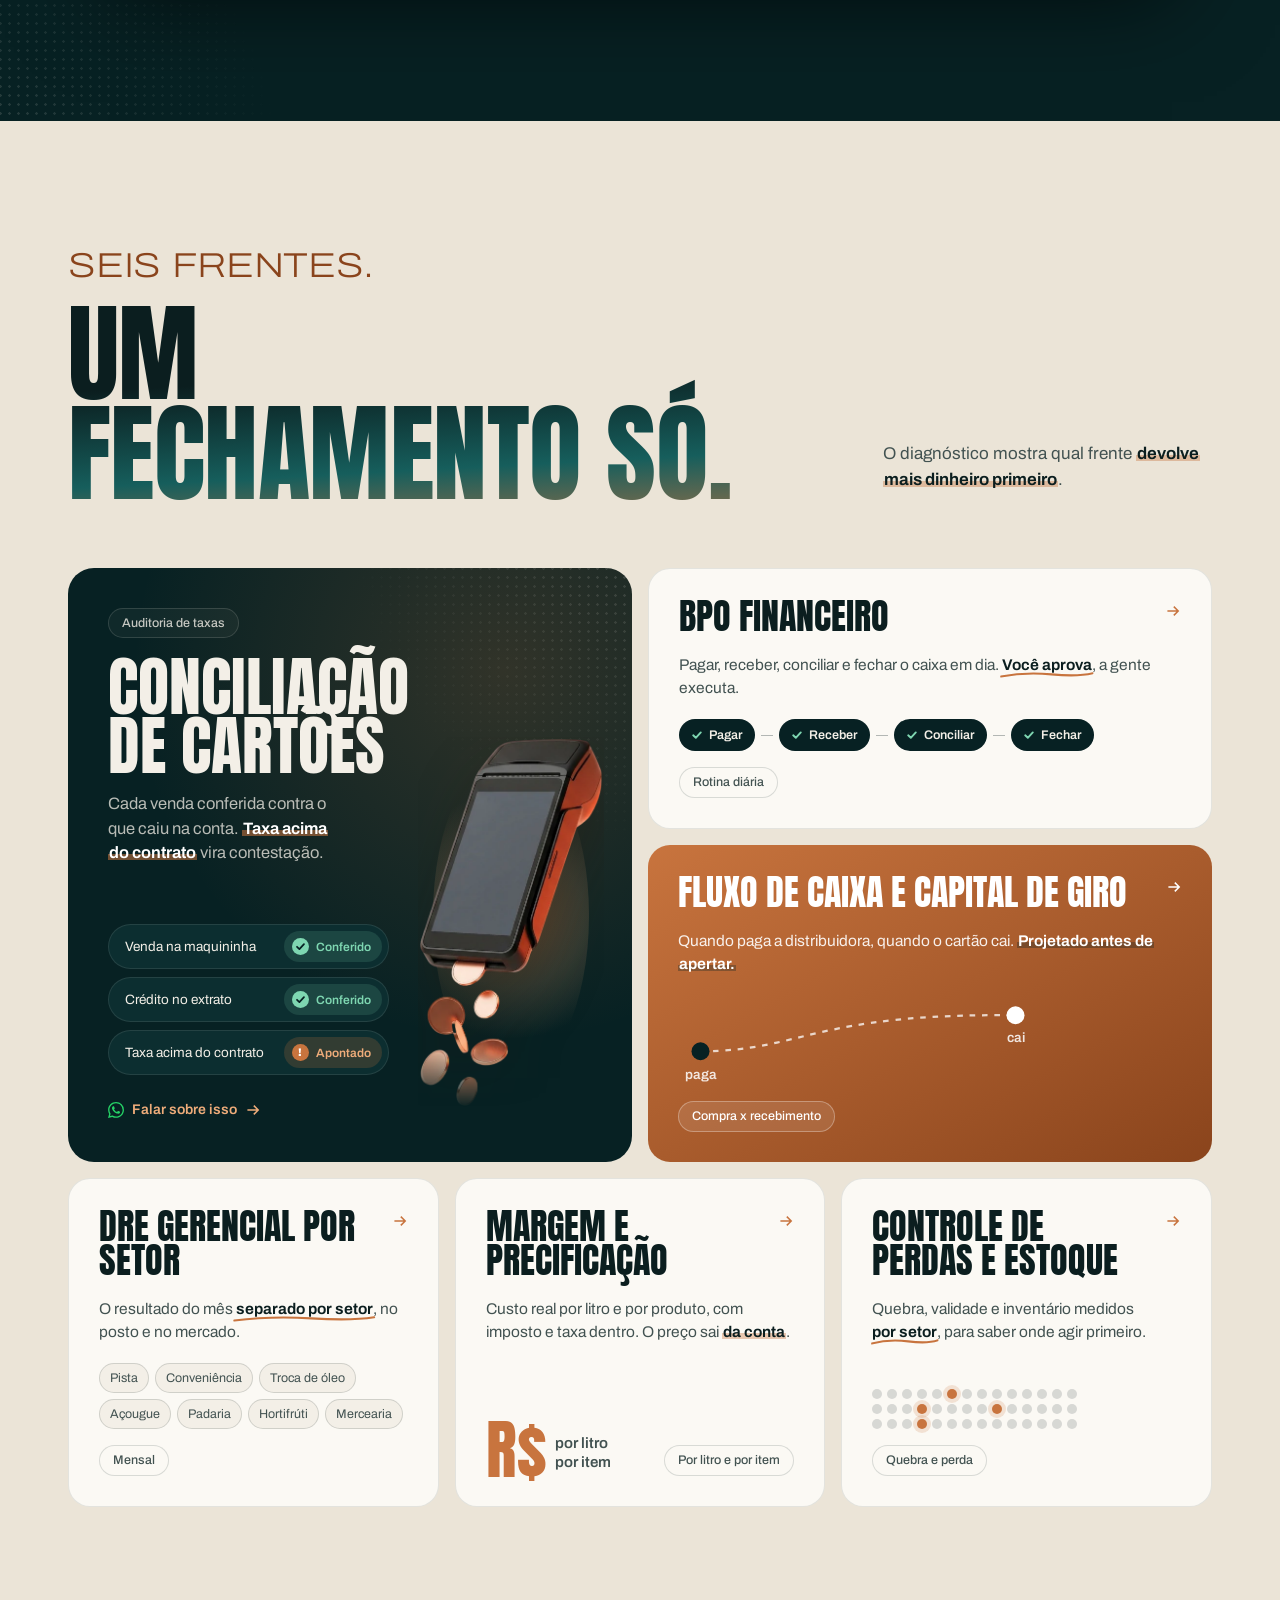
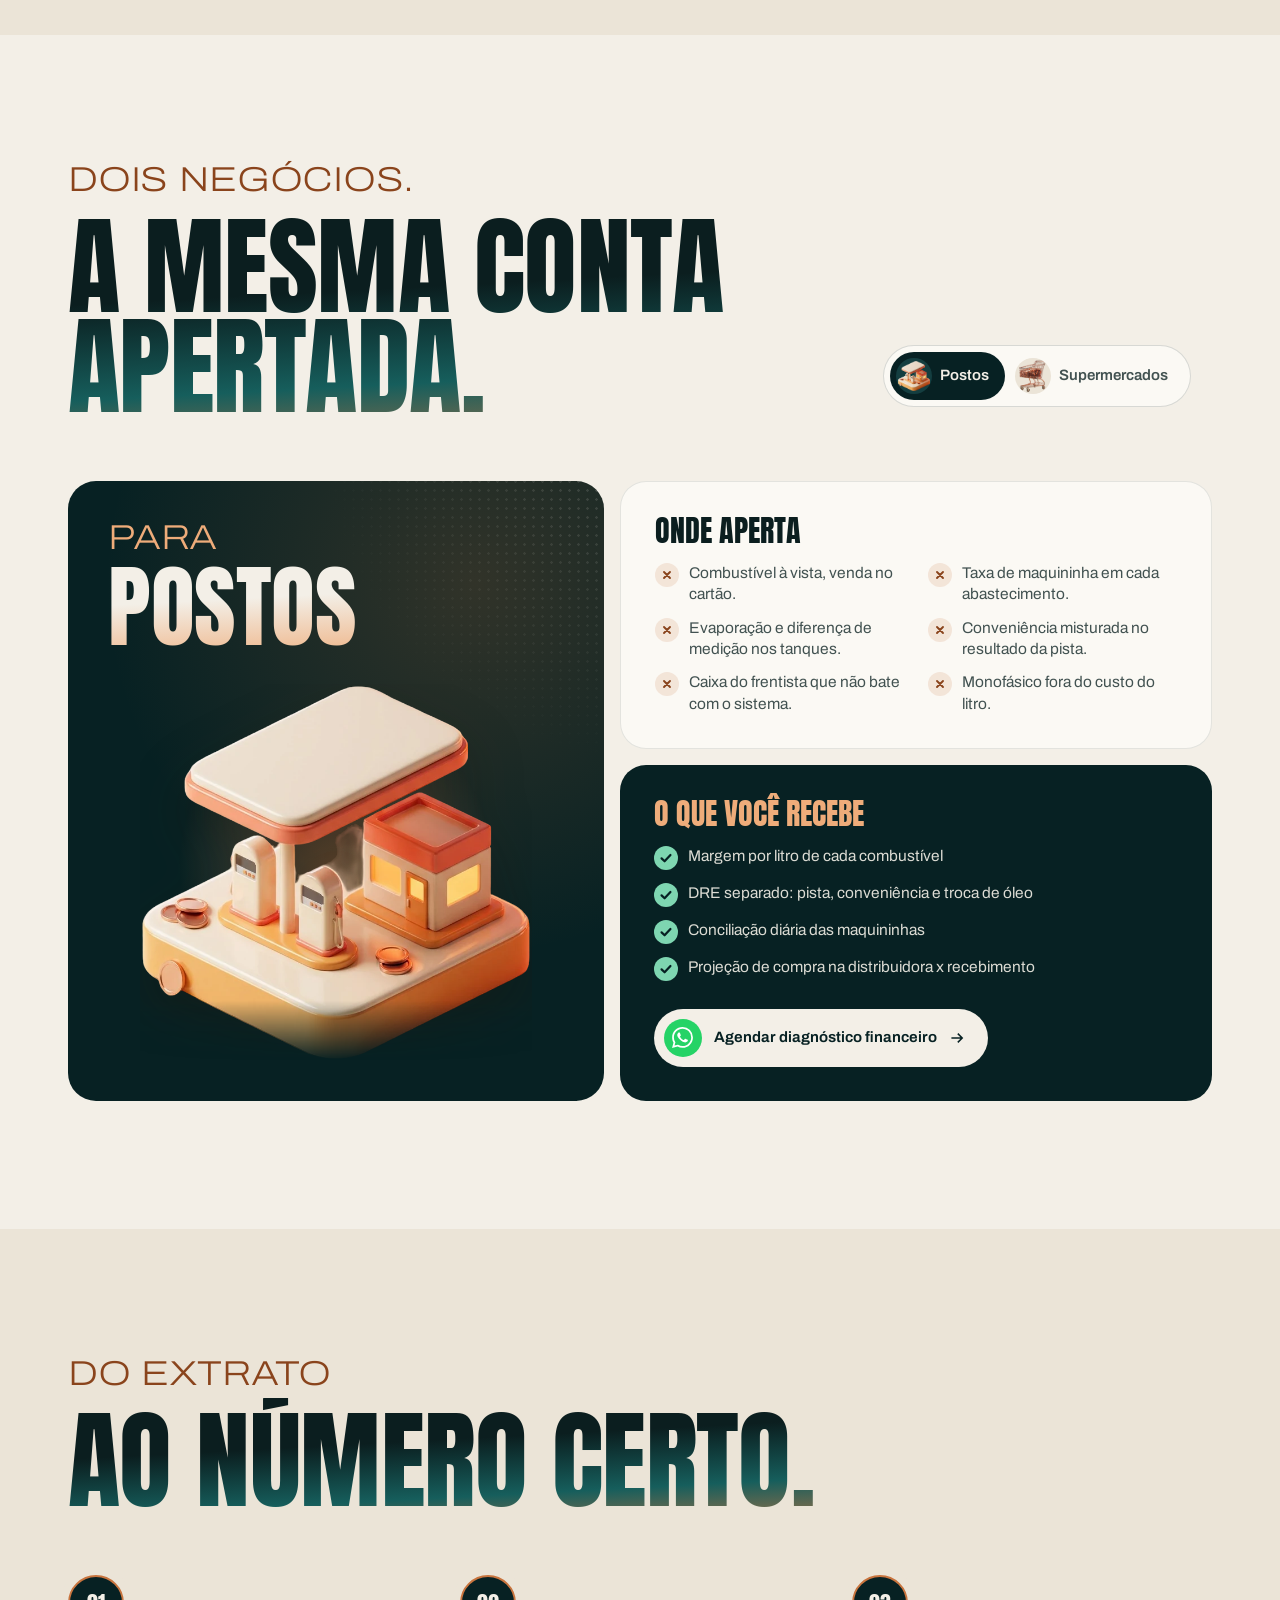
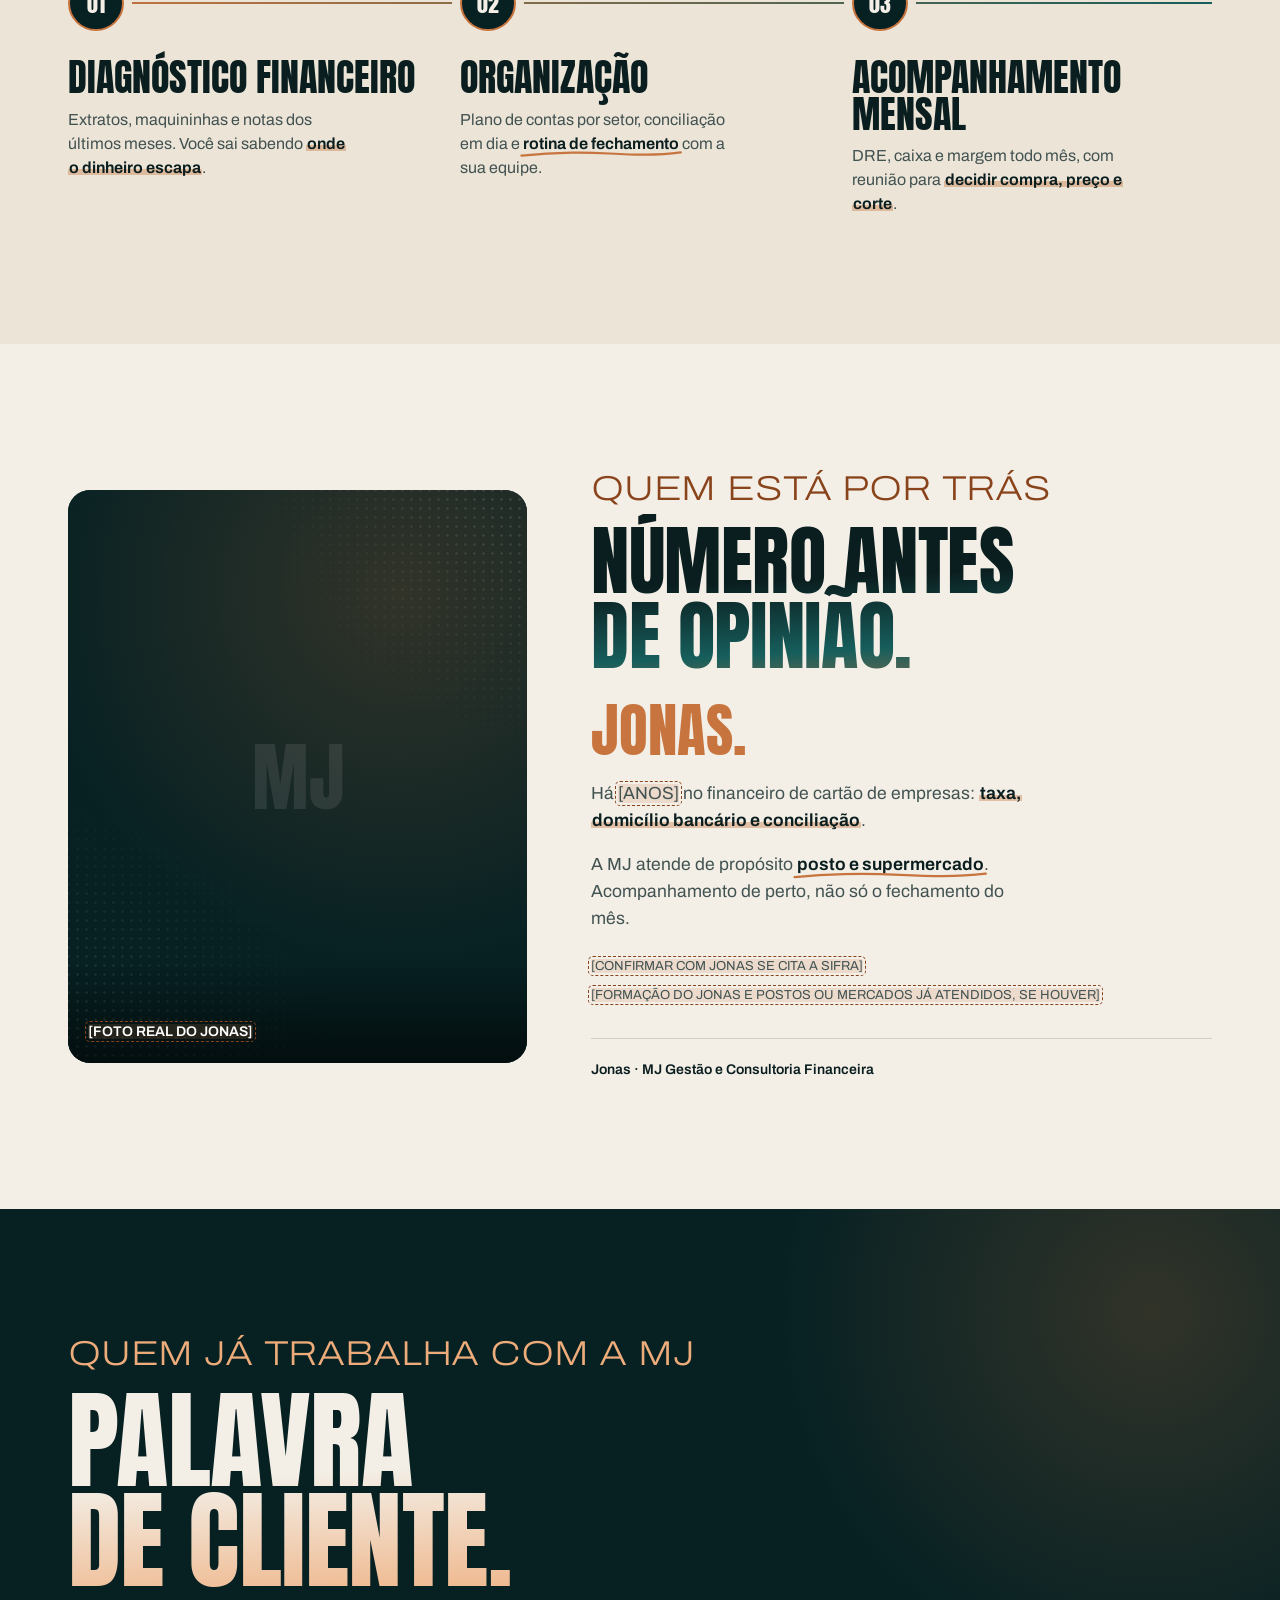
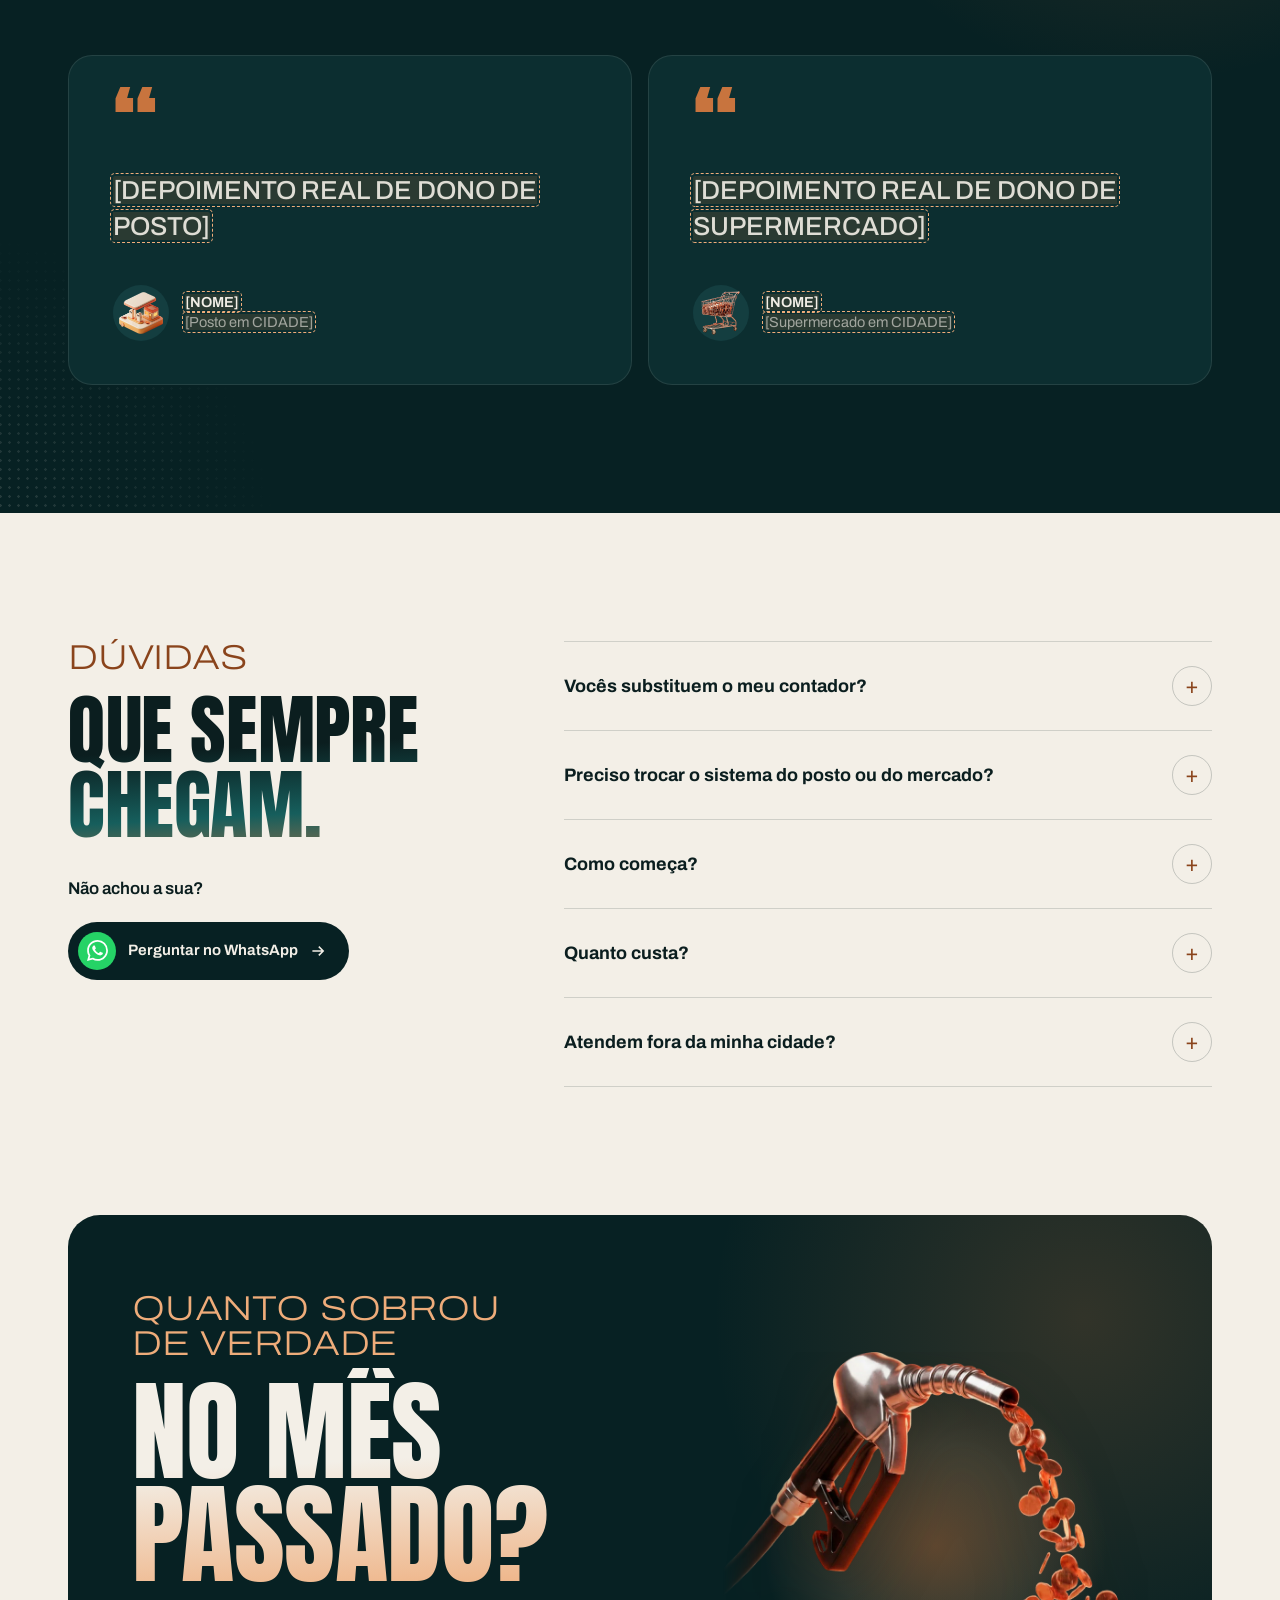
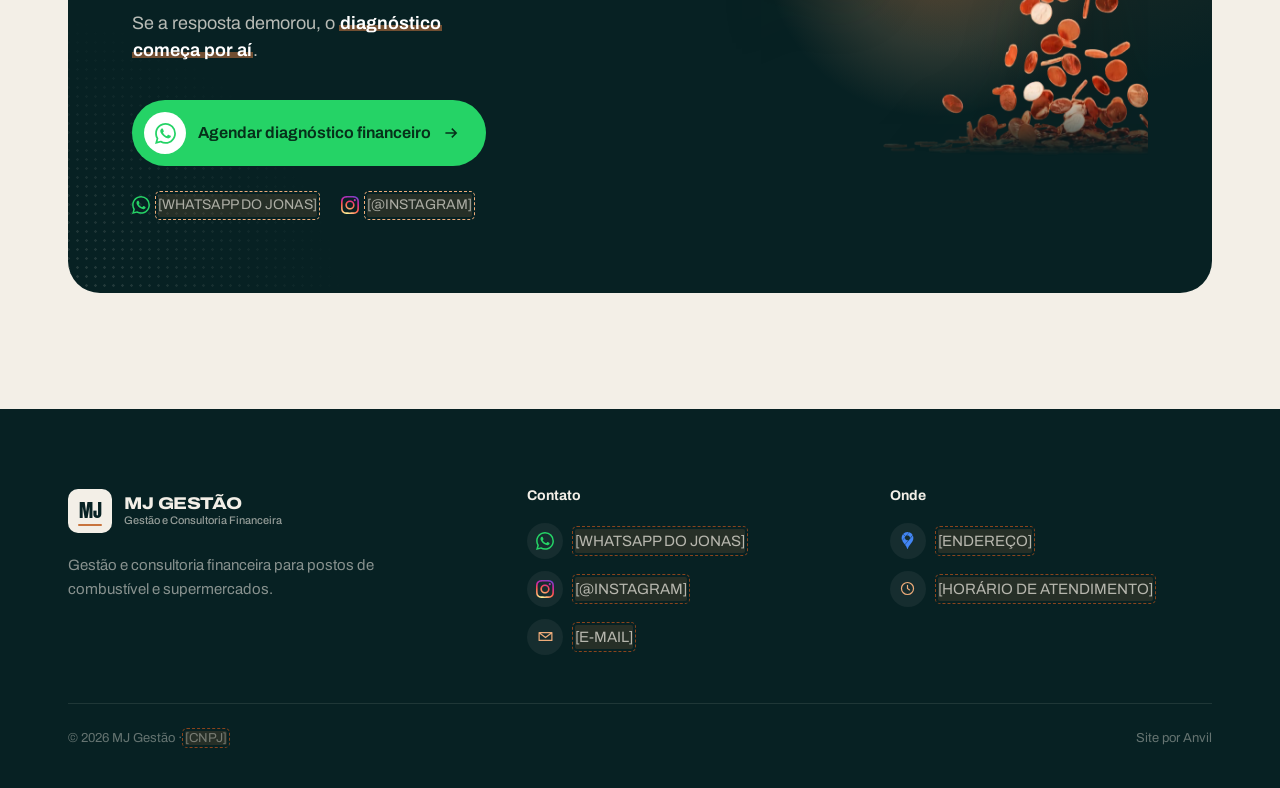
==== commit a26efa67: "Site da MJ no padrão pôster premium com renders 3D e logos Co-Authored-By: Claude Opus 5.5 (1M conte" ====
--- a/index.html
+++ b/index.html
@@ -6,15 +6,15 @@
     <title>MJ Gestão e Consultoria Financeira · Postos e supermercados</title>
     <meta name="description" content="Gestão e consultoria financeira para postos de combustível e supermercados. Conciliação de cartões, fluxo de caixa, DRE por setor e margem por litro." />
     <meta name="robots" content="noindex" />
-    <meta name="theme-color" content="#0a2628" />
+    <meta name="theme-color" content="#F3EFE7" />
     <link rel="preconnect" href="https://fonts.googleapis.com" />
     <link rel="preconnect" href="https://fonts.gstatic.com" crossorigin />
     <link
-      href="https://fonts.googleapis.com/css2?family=Archivo:wdth,wght@62..125,400..900&family=IBM+Plex+Mono:wght@400;500;600&display=swap"
+      href="https://fonts.googleapis.com/css2?family=Anton&family=Archivo:wdth,wght@62..125,100..900&family=IBM+Plex+Mono:wght@400;500;600&display=swap"
       rel="stylesheet"
     />
-    <script type="module" crossorigin src="./assets/index-Cbf3xHl3.js"></script>
-    <link rel="stylesheet" crossorigin href="./assets/index-Dj-urwGV.css">
+    <script type="module" crossorigin src="./assets/index-JHOMRfG7.js"></script>
+    <link rel="stylesheet" crossorigin href="./assets/index-CuOqTQ2F.css">
   </head>
   <body>
     <div id="root"></div>
--- a/assets/index-CuOqTQ2F.css
+++ b/assets/index-CuOqTQ2F.css
@@ -0,0 +1 @@
+*,:before,:after{--tw-border-spacing-x: 0;--tw-border-spacing-y: 0;--tw-translate-x: 0;--tw-translate-y: 0;--tw-rotate: 0;--tw-skew-x: 0;--tw-skew-y: 0;--tw-scale-x: 1;--tw-scale-y: 1;--tw-pan-x: ;--tw-pan-y: ;--tw-pinch-zoom: ;--tw-scroll-snap-strictness: proximity;--tw-gradient-from-position: ;--tw-gradient-via-position: ;--tw-gradient-to-position: ;--tw-ordinal: ;--tw-slashed-zero: ;--tw-numeric-figure: ;--tw-numeric-spacing: ;--tw-numeric-fraction: ;--tw-ring-inset: ;--tw-ring-offset-width: 0px;--tw-ring-offset-color: #fff;--tw-ring-color: rgb(59 130 246 / .5);--tw-ring-offset-shadow: 0 0 #0000;--tw-ring-shadow: 0 0 #0000;--tw-shadow: 0 0 #0000;--tw-shadow-colored: 0 0 #0000;--tw-blur: ;--tw-brightness: ;--tw-contrast: ;--tw-grayscale: ;--tw-hue-rotate: ;--tw-invert: ;--tw-saturate: ;--tw-sepia: ;--tw-drop-shadow: ;--tw-backdrop-blur: ;--tw-backdrop-brightness: ;--tw-backdrop-contrast: ;--tw-backdrop-grayscale: ;--tw-backdrop-hue-rotate: ;--tw-backdrop-invert: ;--tw-backdrop-opacity: ;--tw-backdrop-saturate: ;--tw-backdrop-sepia: ;--tw-contain-size: ;--tw-contain-layout: ;--tw-contain-paint: ;--tw-contain-style: }::backdrop{--tw-border-spacing-x: 0;--tw-border-spacing-y: 0;--tw-translate-x: 0;--tw-translate-y: 0;--tw-rotate: 0;--tw-skew-x: 0;--tw-skew-y: 0;--tw-scale-x: 1;--tw-scale-y: 1;--tw-pan-x: ;--tw-pan-y: ;--tw-pinch-zoom: ;--tw-scroll-snap-strictness: proximity;--tw-gradient-from-position: ;--tw-gradient-via-position: ;--tw-gradient-to-position: ;--tw-ordinal: ;--tw-slashed-zero: ;--tw-numeric-figure: ;--tw-numeric-spacing: ;--tw-numeric-fraction: ;--tw-ring-inset: ;--tw-ring-offset-width: 0px;--tw-ring-offset-color: #fff;--tw-ring-color: rgb(59 130 246 / .5);--tw-ring-offset-shadow: 0 0 #0000;--tw-ring-shadow: 0 0 #0000;--tw-shadow: 0 0 #0000;--tw-shadow-colored: 0 0 #0000;--tw-blur: ;--tw-brightness: ;--tw-contrast: ;--tw-grayscale: ;--tw-hue-rotate: ;--tw-invert: ;--tw-saturate: ;--tw-sepia: ;--tw-drop-shadow: ;--tw-backdrop-blur: ;--tw-backdrop-brightness: ;--tw-backdrop-contrast: ;--tw-backdrop-grayscale: ;--tw-backdrop-hue-rotate: ;--tw-backdrop-invert: ;--tw-backdrop-opacity: ;--tw-backdrop-saturate: ;--tw-backdrop-sepia: ;--tw-contain-size: ;--tw-contain-layout: ;--tw-contain-paint: ;--tw-contain-style: }*,:before,:after{box-sizing:border-box;border-width:0;border-style:solid;border-color:#e5e7eb}:before,:after{--tw-content: ""}html,:host{line-height:1.5;-webkit-text-size-adjust:100%;-moz-tab-size:4;-o-tab-size:4;tab-size:4;font-family:ui-sans-serif,system-ui,sans-serif,"Apple Color Emoji","Segoe UI Emoji",Segoe UI Symbol,"Noto Color Emoji";font-feature-settings:normal;font-variation-settings:normal;-webkit-tap-highlight-color:transparent}body{margin:0;line-height:inherit}hr{height:0;color:inherit;border-top-width:1px}abbr:where([title]){-webkit-text-decoration:underline dotted;text-decoration:underline dotted}h1,h2,h3,h4,h5,h6{font-size:inherit;font-weight:inherit}a{color:inherit;text-decoration:inherit}b,strong{font-weight:bolder}code,kbd,samp,pre{font-family:var(--f-mono);font-feature-settings:normal;font-variation-settings:normal;font-size:1em}small{font-size:80%}sub,sup{font-size:75%;line-height:0;position:relative;vertical-align:baseline}sub{bottom:-.25em}sup{top:-.5em}table{text-indent:0;border-color:inherit;border-collapse:collapse}button,input,optgroup,select,textarea{font-family:inherit;font-feature-settings:inherit;font-variation-settings:inherit;font-size:100%;font-weight:inherit;line-height:inherit;letter-spacing:inherit;color:inherit;margin:0;padding:0}button,select{text-transform:none}button,input:where([type=button]),input:where([type=reset]),input:where([type=submit]){-webkit-appearance:button;background-color:transparent;background-image:none}:-moz-focusring{outline:auto}:-moz-ui-invalid{box-shadow:none}progress{vertical-align:baseline}::-webkit-inner-spin-button,::-webkit-outer-spin-button{height:auto}[type=search]{-webkit-appearance:textfield;outline-offset:-2px}::-webkit-search-decoration{-webkit-appearance:none}::-webkit-file-upload-button{-webkit-appearance:button;font:inherit}summary{display:list-item}blockquote,dl,dd,h1,h2,h3,h4,h5,h6,hr,figure,p,pre{margin:0}fieldset{margin:0;padding:0}legend{padding:0}ol,ul,menu{list-style:none;margin:0;padding:0}dialog{padding:0}textarea{resize:vertical}input::-moz-placeholder,textarea::-moz-placeholder{opacity:1;color:#9ca3af}input::placeholder,textarea::placeholder{opacity:1;color:#9ca3af}button,[role=button]{cursor:pointer}:disabled{cursor:default}img,svg,video,canvas,audio,iframe,embed,object{display:block;vertical-align:middle}img,video{max-width:100%;height:auto}[hidden]:where(:not([hidden=until-found])){display:none}html{scroll-behavior:smooth;scroll-padding-top:84px;overflow-x:clip}body{--tw-bg-opacity: 1;background-color:rgb(var(--fundo) / var(--tw-bg-opacity, 1));font-family:var(--f-corpo);--tw-text-opacity: 1;color:rgb(var(--tinta) / var(--tw-text-opacity, 1));-webkit-font-smoothing:antialiased;-moz-osx-font-smoothing:grayscale;min-width:320px;font-size:16.5px;line-height:1.6;overflow-x:clip}h1,h2,h3,h4{margin:0;font-weight:800;line-height:1}img{max-width:100%;display:block}::-moz-selection{background:rgb(var(--acento));color:#fff}::selection{background:rgb(var(--acento));color:#fff}:focus-visible{outline:3px solid rgb(var(--acento));outline-offset:3px}.env{margin-left:auto;margin-right:auto;width:100%;max-width:1240px;padding-inline:clamp(16px,4.5vw,48px)}.fina{display:block;font-family:var(--f-disp);font-weight:250;font-stretch:118%;text-transform:uppercase;letter-spacing:-.005em;line-height:1;color:rgb(var(--acento-escuro));font-size:clamp(20px,2.7vw,36px);margin-bottom:.2em;text-wrap:balance}.mega{display:block;font-family:var(--f-mega);font-weight:400;text-transform:uppercase;line-height:.93;padding-top:.12em;letter-spacing:-.005em;background:linear-gradient(177deg,rgb(var(--tinta)) 40%,rgb(var(--petroleo)) 78%,rgb(var(--acento)) 118%);-webkit-background-clip:text;background-clip:text;color:transparent;text-wrap:balance;font-size:clamp(50px,8.4vw,124px)}.escura .fina{color:rgb(var(--acento-claro))}.escura .mega{background:linear-gradient(177deg,rgb(var(--fundo)) 42%,rgb(var(--acento-claro)) 104%);-webkit-background-clip:text;background-clip:text}.mega-hero{font-size:clamp(84px,15.6vw,232px);line-height:.88}.mega-media{font-size:clamp(44px,6vw,88px);line-height:.98}.cab{position:relative;display:grid;gap:18px;align-items:end;margin-bottom:clamp(34px,5vw,64px)}@media (min-width: 900px){.cab{grid-template-columns:minmax(0,1.4fr) minmax(0,.6fr);gap:48px}}.cab .lado{padding-bottom:10px;font-size:17px;line-height:1.55;color:rgb(var(--tinta-2));max-width:34ch}.escura .cab .lado{color:rgb(var(--fundo) / .72)}.escura{position:relative;background:rgb(var(--noite));color:rgb(var(--fundo));overflow:hidden}.escura:before{content:"";position:absolute;right:-22vw;top:-24vw;width:64vw;height:64vw;border-radius:50%;background:radial-gradient(circle,rgb(var(--acento) / .22),transparent 64%);pointer-events:none}.pontos{position:absolute;width:340px;height:340px;pointer-events:none;background-image:radial-gradient(rgb(var(--tinta) / .2) 1.1px,transparent 1.5px);background-size:9px 9px}.escura .pontos{background-image:radial-gradient(rgb(var(--fundo) / .16) 1.1px,transparent 1.5px)}.pontos.bl{left:-40px;bottom:-40px;-webkit-mask-image:radial-gradient(circle at 0 100%,#000 0,transparent 68%);mask-image:radial-gradient(circle at 0 100%,#000 0,transparent 68%)}.pontos.tr{right:-40px;top:-40px;-webkit-mask-image:radial-gradient(circle at 100% 0,#000 0,transparent 68%);mask-image:radial-gradient(circle at 100% 0,#000 0,transparent 68%)}.brilho{position:absolute;border-radius:50%;pointer-events:none;background:radial-gradient(circle,rgb(var(--acento) / .42),rgb(var(--acento-claro) / .16) 40%,transparent 68%)}.pill{display:inline-flex;align-items:center;justify-content:center;gap:12px;font:650 15px/1 var(--f-corpo);text-decoration:none;white-space:nowrap;padding:9px 22px 9px 9px;border-radius:999px;border:1px solid transparent;transition:transform .25s,box-shadow .25s,background .25s,color .25s}.pill:hover{transform:translateY(-2px)}.pill-escura{background:rgb(var(--noite));color:rgb(var(--fundo))}.pill-escura:hover{box-shadow:0 14px 30px -12px rgb(var(--noite) / .7)}.pill-clara{background:rgb(var(--fundo));color:rgb(var(--noite))}.pill-clara:hover{box-shadow:0 14px 30px -12px #00000080}.pill-verde{background:rgb(var(--whats));color:#06301a;padding:11px 26px 11px 11px;font-size:16px}.pill-verde:hover{box-shadow:0 16px 36px -12px rgb(var(--whats) / .7)}.pill .seta{transition:transform .25s}.pill:hover .seta{transform:translate(4px)}.zap{position:relative;display:grid;place-items:center;flex:none;width:38px;height:38px;border-radius:50%;background:rgb(var(--whats));color:#fff}.pill-verde .zap{background:#fff;color:rgb(var(--whats));width:42px;height:42px}.zap svg{width:21px;height:21px;animation:zap-balanca 4.2s ease-in-out infinite;transform-origin:50% 60%}.zap:after{content:"";position:absolute;top:0;right:0;bottom:0;left:0;border-radius:50%;border:2px solid rgb(var(--whats));animation:zap-onda 2.4s cubic-bezier(.2,.6,.3,1) infinite;opacity:0}.pill-verde .zap:after,.zap-fixo .zap:after{border-color:#fff}.cobre .grifo{color:#fff;background-image:linear-gradient(transparent 58%,rgb(var(--noite) / .3) 58%,rgb(var(--noite) / .3) 92%,transparent 92%)}.cobre .sublinha{color:#fff}.cobre .sublinha path{stroke:#fff}.pill:hover .zap svg{animation-duration:.9s}.link-sub{font:600 14.5px/1 var(--f-corpo);text-decoration:none;color:rgb(var(--tinta));background:linear-gradient(currentColor,currentColor) left bottom / 100% 1.5px no-repeat;padding-bottom:5px;transition:background-size .25s}.link-sub:hover{background-size:40% 1.5px}.chip{display:inline-flex;align-items:center;gap:8px;border-radius:999px;font:500 12.5px/1 var(--f-corpo);padding:8px 13px;border:1px solid rgb(var(--tinta) / .14);background:rgb(var(--cartao) / .7);color:rgb(var(--tinta-2))}.escura .chip{border-color:rgb(var(--fundo) / .14);background:rgb(var(--fundo) / .04);color:rgb(var(--fundo) / .8)}.estado{display:inline-flex;align-items:center;gap:7px;white-space:nowrap;font:600 12px/1 var(--f-corpo);padding:7px 11px 7px 8px;border-radius:999px}.estado i{display:grid;place-items:center;width:17px;height:17px;border-radius:50%;font-style:normal}.estado svg{width:11px;height:11px}.e-ok{background:rgb(var(--ok-claro) / .14);color:rgb(var(--ok-claro))}.e-ok i{background:rgb(var(--ok-claro));color:rgb(var(--noite))}.e-alerta{background:rgb(var(--acento) / .2);color:rgb(var(--acento-claro))}.e-alerta i{background:rgb(var(--acento));color:#fff}.e-projecao{background:rgb(var(--petroleo-claro) / .14);color:rgb(var(--petroleo-claro))}.e-projecao i{background:rgb(var(--petroleo-claro));color:rgb(var(--noite))}.e-calculo{background:rgb(var(--fundo) / .1);color:rgb(var(--fundo) / .9)}.e-calculo i{background:rgb(var(--fundo));color:rgb(var(--noite))}.e-fila{background:transparent;color:rgb(var(--fundo) / .35);border:1px dashed rgb(var(--fundo) / .2)}.e-fila i{border:1.5px solid rgb(var(--fundo) / .3)}.e-vez{background:rgb(var(--fundo) / .08);color:rgb(var(--fundo) / .75)}.e-vez i{border:2px solid rgb(var(--acento-claro));border-right-color:transparent;animation:gira .7s linear infinite}.estado-pop{animation:pop .45s cubic-bezier(.3,1.5,.5,1) both}.grifo{background:linear-gradient(transparent 58%,rgb(var(--acento) / .38) 58%,rgb(var(--acento) / .38) 92%,transparent 92%) no-repeat 0 0 / 0% 100%;transition:background-size .9s cubic-bezier(.6,.1,.25,1) .2s;color:rgb(var(--tinta));font-weight:650;padding-inline:1px;-webkit-box-decoration-break:clone;box-decoration-break:clone}.grifo.on{background-size:100% 100%}.grifo.\!on{background-size:100% 100%!important}.escura .grifo{background-image:linear-gradient(transparent 58%,rgb(var(--acento) / .55) 58%,rgb(var(--acento) / .55) 92%,transparent 92%);color:#fff}.sublinha{position:relative;display:inline;font-weight:650;color:rgb(var(--tinta));white-space:nowrap}.escura .sublinha{color:#fff}.sublinha svg{position:absolute;left:-2%;bottom:-.38em;width:104%;height:.5em;overflow:visible;pointer-events:none}.sublinha path{fill:none;stroke:rgb(var(--acento));stroke-width:3.2;stroke-linecap:round;stroke-dasharray:260;stroke-dashoffset:260;transition:stroke-dashoffset 1s cubic-bezier(.6,.1,.25,1) .25s}.sublinha.on path{stroke-dashoffset:0}.sublinha.\!on path{stroke-dashoffset:0!important}.marcador{background:rgb(var(--acento) / .16);outline:1px dashed rgb(var(--acento-escuro));outline-offset:2px;border-radius:2px}.escura .marcador{outline-color:rgb(var(--acento-claro))}.pointer-events-none{pointer-events:none}.fixed{position:fixed}.absolute{position:absolute}.relative{position:relative}.sticky{position:sticky}.inset-x-0{left:0;right:0}.inset-x-\[10px\]{left:10px;right:10px}.-left-\[9999px\]{left:-9999px}.bottom-0{bottom:0}.bottom-0\.5{bottom:.125rem}.bottom-6{bottom:1.5rem}.bottom-\[7px\]{bottom:7px}.left-3\.5{left:.875rem}.left-\[27px\]{left:27px}.left-\[8\%\]{left:8%}.right-3\.5{right:.875rem}.right-6{right:1.5rem}.right-\[-18vw\]{right:-18vw}.top-0{top:0}.top-2{top:.5rem}.top-\[14\%\]{top:14%}.top-\[4\%\]{top:4%}.top-full{top:100%}.-z-0{z-index:0}.z-40{z-index:40}.z-50{z-index:50}.z-\[100\]{z-index:100}.z-\[1\]{z-index:1}.z-\[2\]{z-index:2}.order-1{order:1}.order-2{order:2}.order-3{order:3}.order-last{order:9999}.m-0{margin:0}.mx-auto{margin-left:auto;margin-right:auto}.\!mb-0{margin-bottom:0!important}.-mb-2{margin-bottom:-.5rem}.-mt-\[7vw\]{margin-top:-7vw}.mb-2{margin-bottom:.5rem}.mb-3{margin-bottom:.75rem}.mb-4{margin-bottom:1rem}.mb-5{margin-bottom:1.25rem}.mb-7{margin-bottom:1.75rem}.mb-9{margin-bottom:2.25rem}.mt-0{margin-top:0}.mt-1{margin-top:.25rem}.mt-12{margin-top:3rem}.mt-2{margin-top:.5rem}.mt-3{margin-top:.75rem}.mt-4{margin-top:1rem}.mt-5{margin-top:1.25rem}.mt-6{margin-top:1.5rem}.mt-7{margin-top:1.75rem}.mt-8{margin-top:2rem}.mt-\[1px\]{margin-top:1px}.mt-\[clamp\(18px\,3vw\,36px\)\]{margin-top:clamp(18px,3vw,36px)}.mt-\[clamp\(24px\,4vw\,48px\)\]{margin-top:clamp(24px,4vw,48px)}.mt-auto{margin-top:auto}.block{display:block}.flex{display:flex}.inline-flex{display:inline-flex}.grid{display:grid}.hidden{display:none}.aspect-\[4\/3\]{aspect-ratio:4/3}.\!h-7{height:1.75rem!important}.\!h-full{height:100%!important}.h-1\.5{height:.375rem}.h-10{height:2.5rem}.h-11{height:2.75rem}.h-14{height:3.5rem}.h-2{height:.5rem}.h-3{height:.75rem}.h-3\.5{height:.875rem}.h-4{height:1rem}.h-6{height:1.5rem}.h-8{height:2rem}.h-9{height:2.25rem}.h-\[10px\]{height:10px}.h-\[17px\]{height:17px}.h-\[18px\]{height:18px}.h-\[2px\]{height:2px}.h-\[60px\]{height:60px}.h-\[78vw\]{height:78vw}.h-\[88\%\]{height:88%}.h-\[calc\(100\%-16px\)\]{height:calc(100% - 16px)}.h-auto{height:auto}.h-full{height:100%}.h-px{height:1px}.min-h-\[500px\]{min-height:500px}.min-h-\[clamp\(380px\,44vw\,560px\)\]{min-height:clamp(380px,44vw,560px)}.\!w-7{width:1.75rem!important}.\!w-full{width:100%!important}.w-1\.5{width:.375rem}.w-10{width:2.5rem}.w-11{width:2.75rem}.w-14{width:3.5rem}.w-2{width:.5rem}.w-3{width:.75rem}.w-3\.5{width:.875rem}.w-4{width:1rem}.w-6{width:1.5rem}.w-8{width:2rem}.w-9{width:2.25rem}.w-\[10px\]{width:10px}.w-\[17px\]{width:17px}.w-\[18px\]{width:18px}.w-\[2px\]{width:2px}.w-\[46\%\]{width:46%}.w-\[60px\]{width:60px}.w-\[78vw\]{width:78vw}.w-\[84\%\]{width:84%}.w-\[min\(300px\,78\%\)\]{width:min(300px,78%)}.w-\[min\(86\%\,440px\)\]{width:min(86%,440px)}.w-fit{width:-moz-fit-content;width:fit-content}.w-full{width:100%}.min-w-0{min-width:0px}.min-w-\[200px\]{min-width:200px}.max-w-\[200px\]{max-width:200px}.max-w-\[26ch\]{max-width:26ch}.max-w-\[32ch\]{max-width:32ch}.max-w-\[34ch\]{max-width:34ch}.max-w-\[360px\]{max-width:360px}.max-w-\[36ch\]{max-width:36ch}.max-w-\[44ch\]{max-width:44ch}.max-w-\[520px\]{max-width:520px}.max-w-\[58ch\]{max-width:58ch}.max-w-\[9ch\]{max-width:9ch}.flex-1{flex:1 1 0%}.flex-none{flex:none}.origin-left{transform-origin:left}.scale-x-0{--tw-scale-x: 0;transform:translate(var(--tw-translate-x),var(--tw-translate-y)) rotate(var(--tw-rotate)) skew(var(--tw-skew-x)) skewY(var(--tw-skew-y)) scaleX(var(--tw-scale-x)) scaleY(var(--tw-scale-y))}.cursor-pointer{cursor:pointer}.select-none{-webkit-user-select:none;-moz-user-select:none;user-select:none}.list-none{list-style-type:none}.grid-cols-3{grid-template-columns:repeat(3,minmax(0,1fr))}.grid-cols-\[24px_1fr\]{grid-template-columns:24px 1fr}.grid-cols-\[30px_1fr_auto\]{grid-template-columns:30px 1fr auto}.grid-cols-\[56px_1fr\]{grid-template-columns:56px 1fr}.grid-cols-\[64px_1fr\]{grid-template-columns:64px 1fr}.grid-cols-\[repeat\(14\,10px\)\]{grid-template-columns:repeat(14,10px)}.grid-cols-\[repeat\(15\,minmax\(0\,1fr\)\)\]{grid-template-columns:repeat(15,minmax(0,1fr))}.flex-col{flex-direction:column}.flex-wrap{flex-wrap:wrap}.place-items-center{place-items:center}.items-start{align-items:flex-start}.items-end{align-items:flex-end}.items-center{align-items:center}.\!justify-between{justify-content:space-between!important}.justify-between{justify-content:space-between}.gap-1{gap:.25rem}.gap-1\.5{gap:.375rem}.gap-10{gap:2.5rem}.gap-2{gap:.5rem}.gap-2\.5{gap:.625rem}.gap-3{gap:.75rem}.gap-4{gap:1rem}.gap-5{gap:1.25rem}.gap-6{gap:1.5rem}.gap-7{gap:1.75rem}.gap-8{gap:2rem}.gap-\[5px\]{gap:5px}.gap-\[clamp\(32px\,5vw\,80px\)\]{gap:clamp(32px,5vw,80px)}.gap-x-10{-moz-column-gap:2.5rem;column-gap:2.5rem}.gap-x-6{-moz-column-gap:1.5rem;column-gap:1.5rem}.gap-x-7{-moz-column-gap:1.75rem;column-gap:1.75rem}.gap-y-3{row-gap:.75rem}.gap-y-5{row-gap:1.25rem}.overflow-hidden{overflow:hidden}.whitespace-normal{white-space:normal}.whitespace-nowrap{white-space:nowrap}.rounded{border-radius:.25rem}.rounded-\[10px\]{border-radius:10px}.rounded-\[18px\]{border-radius:18px}.rounded-\[22px\]{border-radius:22px}.rounded-\[24px\]{border-radius:24px}.rounded-\[26px\]{border-radius:26px}.rounded-\[28px\]{border-radius:28px}.rounded-\[32px\]{border-radius:32px}.rounded-\[8px\]{border-radius:8px}.rounded-full{border-radius:9999px}.border{border-width:1px}.border-2{border-width:2px}.border-b{border-bottom-width:1px}.border-l{border-left-width:1px}.border-t{border-top-width:1px}.border-dashed{border-style:dashed}.\!border-white\/30{border-color:#ffffff4d!important}.border-acento{--tw-border-opacity: 1;border-color:rgb(var(--acento) / var(--tw-border-opacity, 1))}.border-fundo\/10{border-color:rgb(var(--fundo) / .1)}.border-fundo\/15{border-color:rgb(var(--fundo) / .15)}.border-linha{--tw-border-opacity: 1;border-color:rgb(var(--linha) / var(--tw-border-opacity, 1))}.border-tinta\/10{border-color:rgb(var(--tinta) / .1)}.border-tinta\/15{border-color:rgb(var(--tinta) / .15)}.border-tinta\/20{border-color:rgb(var(--tinta) / .2)}.\!bg-transparent{background-color:transparent!important}.\!bg-white\/10{background-color:#ffffff1a!important}.bg-acento{--tw-bg-opacity: 1;background-color:rgb(var(--acento) / var(--tw-bg-opacity, 1))}.bg-acento\/15{background-color:rgb(var(--acento) / .15)}.bg-cartao{--tw-bg-opacity: 1;background-color:rgb(var(--cartao) / var(--tw-bg-opacity, 1))}.bg-fundo{--tw-bg-opacity: 1;background-color:rgb(var(--fundo) / var(--tw-bg-opacity, 1))}.bg-fundo\/\[\.04\]{background-color:rgb(var(--fundo) / .04)}.bg-fundo\/\[\.06\]{background-color:rgb(var(--fundo) / .06)}.bg-noite{--tw-bg-opacity: 1;background-color:rgb(var(--noite) / var(--tw-bg-opacity, 1))}.bg-noite-2{--tw-bg-opacity: 1;background-color:rgb(var(--noite-2) / var(--tw-bg-opacity, 1))}.bg-noite-3{--tw-bg-opacity: 1;background-color:rgb(var(--noite-3) / var(--tw-bg-opacity, 1))}.bg-noite-3\/40{background-color:rgb(var(--noite-3) / .4)}.bg-noite\/60{background-color:rgb(var(--noite) / .6)}.bg-ok-claro{--tw-bg-opacity: 1;background-color:rgb(var(--ok-claro) / var(--tw-bg-opacity, 1))}.bg-papel{--tw-bg-opacity: 1;background-color:rgb(var(--papel) / var(--tw-bg-opacity, 1))}.bg-tinta\/15{background-color:rgb(var(--tinta) / .15)}.bg-tinta\/30{background-color:rgb(var(--tinta) / .3)}.bg-whats{--tw-bg-opacity: 1;background-color:rgb(var(--whats) / var(--tw-bg-opacity, 1))}.bg-gradient-to-b{background-image:linear-gradient(to bottom,var(--tw-gradient-stops))}.bg-gradient-to-br{background-image:linear-gradient(to bottom right,var(--tw-gradient-stops))}.bg-gradient-to-t{background-image:linear-gradient(to top,var(--tw-gradient-stops))}.from-acento{--tw-gradient-from: rgb(var(--acento) / 1) var(--tw-gradient-from-position);--tw-gradient-to: rgb(var(--acento) / 0) var(--tw-gradient-to-position);--tw-gradient-stops: var(--tw-gradient-from), var(--tw-gradient-to)}.from-acento-claro{--tw-gradient-from: rgb(var(--acento-claro) / 1) var(--tw-gradient-from-position);--tw-gradient-to: rgb(var(--acento-claro) / 0) var(--tw-gradient-to-position);--tw-gradient-stops: var(--tw-gradient-from), var(--tw-gradient-to)}.from-black\/60{--tw-gradient-from: rgb(0 0 0 / .6) var(--tw-gradient-from-position);--tw-gradient-to: rgb(0 0 0 / 0) var(--tw-gradient-to-position);--tw-gradient-stops: var(--tw-gradient-from), var(--tw-gradient-to)}.to-acento-escuro{--tw-gradient-to: rgb(var(--acento-escuro) / 1) var(--tw-gradient-to-position)}.to-petroleo{--tw-gradient-to: rgb(var(--petroleo) / 1) var(--tw-gradient-to-position)}.to-transparent{--tw-gradient-to: transparent var(--tw-gradient-to-position)}.object-contain{-o-object-fit:contain;object-fit:contain}.object-cover{-o-object-fit:cover;object-fit:cover}.p-0{padding:0}.p-1\.5{padding:.375rem}.p-2\.5{padding:.625rem}.p-5{padding:1.25rem}.p-\[clamp\(14px\,2\.4vw\,24px\)\]{padding:clamp(14px,2.4vw,24px)}.p-\[clamp\(22px\,2\.6vw\,30px\)\]{padding:clamp(22px,2.6vw,30px)}.p-\[clamp\(22px\,3vw\,34px\)\]{padding:clamp(22px,3vw,34px)}.p-\[clamp\(24px\,3\.4vw\,40px\)\]{padding:clamp(24px,3.4vw,40px)}.p-\[clamp\(26px\,3\.4vw\,44px\)\]{padding:clamp(26px,3.4vw,44px)}.\!py-\[6px\]{padding-top:6px!important;padding-bottom:6px!important}.px-2\.5{padding-left:.625rem;padding-right:.625rem}.px-3{padding-left:.75rem;padding-right:.75rem}.px-4{padding-left:1rem;padding-right:1rem}.px-5{padding-left:1.25rem;padding-right:1.25rem}.px-6{padding-left:1.5rem;padding-right:1.5rem}.px-7{padding-left:1.75rem;padding-right:1.75rem}.px-\[clamp\(14px\,2vw\,22px\)\]{padding-left:clamp(14px,2vw,22px);padding-right:clamp(14px,2vw,22px)}.px-\[clamp\(14px\,3vw\,28px\)\]{padding-left:clamp(14px,3vw,28px);padding-right:clamp(14px,3vw,28px)}.px-\[clamp\(16px\,4\.5vw\,48px\)\]{padding-left:clamp(16px,4.5vw,48px);padding-right:clamp(16px,4.5vw,48px)}.px-\[clamp\(18px\,3vw\,28px\)\]{padding-left:clamp(18px,3vw,28px);padding-right:clamp(18px,3vw,28px)}.px-\[clamp\(24px\,5vw\,72px\)\]{padding-left:clamp(24px,5vw,72px);padding-right:clamp(24px,5vw,72px)}.py-1{padding-top:.25rem;padding-bottom:.25rem}.py-1\.5{padding-top:.375rem;padding-bottom:.375rem}.py-2{padding-top:.5rem;padding-bottom:.5rem}.py-2\.5{padding-top:.625rem;padding-bottom:.625rem}.py-3{padding-top:.75rem;padding-bottom:.75rem}.py-3\.5{padding-top:.875rem;padding-bottom:.875rem}.py-4{padding-top:1rem;padding-bottom:1rem}.py-5{padding-top:1.25rem;padding-bottom:1.25rem}.py-6{padding-top:1.5rem;padding-bottom:1.5rem}.py-7{padding-top:1.75rem;padding-bottom:1.75rem}.py-\[15px\]{padding-top:15px;padding-bottom:15px}.py-\[clamp\(72px\,10vw\,132px\)\]{padding-top:clamp(72px,10vw,132px);padding-bottom:clamp(72px,10vw,132px)}.\!pl-\[6px\]{padding-left:6px!important}.pb-1{padding-bottom:.25rem}.pb-28{padding-bottom:7rem}.pb-5{padding-bottom:1.25rem}.pb-7{padding-bottom:1.75rem}.pb-\[clamp\(40px\,6vw\,72px\)\]{padding-bottom:clamp(40px,6vw,72px)}.pb-\[clamp\(64px\,9vw\,120px\)\]{padding-bottom:clamp(64px,9vw,120px)}.pl-1\.5{padding-left:.375rem}.pl-4{padding-left:1rem}.pr-1\.5{padding-right:.375rem}.pr-4{padding-right:1rem}.pt-16{padding-top:4rem}.pt-2\.5{padding-top:.625rem}.pt-3{padding-top:.75rem}.pt-5{padding-top:1.25rem}.pt-6{padding-top:1.5rem}.pt-\[clamp\(40px\,6vw\,84px\)\]{padding-top:clamp(40px,6vw,84px)}.pt-\[clamp\(52px\,7vw\,80px\)\]{padding-top:clamp(52px,7vw,80px)}.text-left{text-align:left}.text-center{text-align:center}.font-disp{font-family:var(--f-disp)}.font-mega{font-family:var(--f-mega)}.font-mono{font-family:var(--f-mono)}.\!text-\[14px\]{font-size:14px!important}.\!text-\[clamp\(52px\,7vw\,104px\)\]{font-size:clamp(52px,7vw,104px)!important}.\!text-\[clamp\(56px\,8\.6vw\,132px\)\]{font-size:clamp(56px,8.6vw,132px)!important}.text-\[11px\]{font-size:11px}.text-\[12\.5px\]{font-size:12.5px}.text-\[12px\]{font-size:12px}.text-\[13\.5px\]{font-size:13.5px}.text-\[13px\]{font-size:13px}.text-\[14\.5px\]{font-size:14.5px}.text-\[14px\]{font-size:14px}.text-\[15\.5px\]{font-size:15.5px}.text-\[15px\]{font-size:15px}.text-\[16\.5px\]{font-size:16.5px}.text-\[16px\]{font-size:16px}.text-\[17\.5px\]{font-size:17.5px}.text-\[17px\]{font-size:17px}.text-\[18px\]{font-size:18px}.text-\[19px\]{font-size:19px}.text-\[20px\]{font-size:20px}.text-\[22px\]{font-size:22px}.text-\[30px\]{font-size:30px}.text-\[54px\]{font-size:54px}.text-\[64px\]{font-size:64px}.text-\[96px\]{font-size:96px}.text-\[clamp\(17px\,1\.6vw\,19px\)\]{font-size:clamp(17px,1.6vw,19px)}.text-\[clamp\(20px\,2\.2vw\,26px\)\]{font-size:clamp(20px,2.2vw,26px)}.text-\[clamp\(22px\,2\.4vw\,30px\)\]{font-size:clamp(22px,2.4vw,30px)}.text-\[clamp\(28px\,2\.8vw\,38px\)\]{font-size:clamp(28px,2.8vw,38px)}.text-\[clamp\(28px\,3vw\,40px\)\]{font-size:clamp(28px,3vw,40px)}.text-\[clamp\(30px\,4\.4vw\,58px\)\]{font-size:clamp(30px,4.4vw,58px)}.text-\[clamp\(40px\,4\.6vw\,64px\)\]{font-size:clamp(40px,4.6vw,64px)}.text-\[clamp\(40px\,6vw\,76px\)\]{font-size:clamp(40px,6vw,76px)}.text-\[clamp\(44px\,5vw\,66px\)\]{font-size:clamp(44px,5vw,66px)}.font-bold{font-weight:700}.font-extrabold{font-weight:800}.font-medium{font-weight:500}.font-normal{font-weight:400}.font-semibold{font-weight:600}.uppercase{text-transform:uppercase}.tabular-nums{--tw-numeric-spacing: tabular-nums;font-variant-numeric:var(--tw-ordinal) var(--tw-slashed-zero) var(--tw-numeric-figure) var(--tw-numeric-spacing) var(--tw-numeric-fraction)}.leading-\[\.6\]{line-height:.6}.leading-\[\.85\]{line-height:.85}.leading-\[\.8\]{line-height:.8}.leading-\[\.92\]{line-height:.92}.leading-\[\.95\]{line-height:.95}.leading-\[1\.55\]{line-height:1.55}.leading-\[1\.5\]{line-height:1.5}.leading-none{line-height:1}.leading-snug{line-height:1.375}.leading-tight{line-height:1.25}.tracking-\[-0\.01em\]{letter-spacing:-.01em}.tracking-\[0\.01em\]{letter-spacing:.01em}.tracking-\[0\.02em\]{letter-spacing:.02em}.tracking-tight{letter-spacing:-.025em}.\!text-white{--tw-text-opacity: 1 !important;color:rgb(255 255 255 / var(--tw-text-opacity, 1))!important}.text-acento{--tw-text-opacity: 1;color:rgb(var(--acento) / var(--tw-text-opacity, 1))}.text-acento-claro{--tw-text-opacity: 1;color:rgb(var(--acento-claro) / var(--tw-text-opacity, 1))}.text-acento-escuro{--tw-text-opacity: 1;color:rgb(var(--acento-escuro) / var(--tw-text-opacity, 1))}.text-fundo{--tw-text-opacity: 1;color:rgb(var(--fundo) / var(--tw-text-opacity, 1))}.text-fundo\/10{color:rgb(var(--fundo) / .1)}.text-fundo\/40{color:rgb(var(--fundo) / .4)}.text-fundo\/45{color:rgb(var(--fundo) / .45)}.text-fundo\/50{color:rgb(var(--fundo) / .5)}.text-fundo\/55{color:rgb(var(--fundo) / .55)}.text-fundo\/60{color:rgb(var(--fundo) / .6)}.text-fundo\/65{color:rgb(var(--fundo) / .65)}.text-fundo\/70{color:rgb(var(--fundo) / .7)}.text-fundo\/75{color:rgb(var(--fundo) / .75)}.text-fundo\/80{color:rgb(var(--fundo) / .8)}.text-fundo\/90{color:rgb(var(--fundo) / .9)}.text-noite{--tw-text-opacity: 1;color:rgb(var(--noite) / var(--tw-text-opacity, 1))}.text-ok-claro{--tw-text-opacity: 1;color:rgb(var(--ok-claro) / var(--tw-text-opacity, 1))}.text-tinta{--tw-text-opacity: 1;color:rgb(var(--tinta) / var(--tw-text-opacity, 1))}.text-tinta-2{--tw-text-opacity: 1;color:rgb(var(--tinta-2) / var(--tw-text-opacity, 1))}.text-transparent{color:transparent}.text-whats{--tw-text-opacity: 1;color:rgb(var(--whats) / var(--tw-text-opacity, 1))}.text-white{--tw-text-opacity: 1;color:rgb(255 255 255 / var(--tw-text-opacity, 1))}.text-white\/90{color:#ffffffe6}.no-underline{text-decoration-line:none}.opacity-0{opacity:0}.opacity-100{opacity:1}.opacity-60{opacity:.6}.opacity-90{opacity:.9}.shadow-\[0_0_0_4px_rgb\(var\(--acento\)\/\.18\)\]{--tw-shadow: 0 0 0 4px rgb(var(--acento)/.18);--tw-shadow-colored: 0 0 0 4px var(--tw-shadow-color);box-shadow:var(--tw-ring-offset-shadow, 0 0 #0000),var(--tw-ring-shadow, 0 0 #0000),var(--tw-shadow)}.shadow-\[0_0_0_8px_rgb\(var\(--papel\)\)\]{--tw-shadow: 0 0 0 8px rgb(var(--papel));--tw-shadow-colored: 0 0 0 8px var(--tw-shadow-color);box-shadow:var(--tw-ring-offset-shadow, 0 0 #0000),var(--tw-ring-shadow, 0 0 #0000),var(--tw-shadow)}.shadow-\[0_14px_30px_-8px_rgb\(var\(--whats\)\/\.6\)\]{--tw-shadow: 0 14px 30px -8px rgb(var(--whats)/.6);--tw-shadow-colored: 0 14px 30px -8px var(--tw-shadow-color);box-shadow:var(--tw-ring-offset-shadow, 0 0 #0000),var(--tw-ring-shadow, 0 0 #0000),var(--tw-shadow)}.shadow-\[0_1px_0_rgb\(var\(--linha\)\)\,0_12px_30px_-24px_rgb\(var\(--noite\)\/\.5\)\]{--tw-shadow: 0 1px 0 rgb(var(--linha)),0 12px 30px -24px rgb(var(--noite)/.5);--tw-shadow-colored: 0 1px 0 var(--tw-shadow-color), 0 12px 30px -24px var(--tw-shadow-color);box-shadow:var(--tw-ring-offset-shadow, 0 0 #0000),var(--tw-ring-shadow, 0 0 #0000),var(--tw-shadow)}.shadow-\[0_30px_60px_-30px_rgb\(var\(--noite\)\/\.8\)\]{--tw-shadow: 0 30px 60px -30px rgb(var(--noite)/.8);--tw-shadow-colored: 0 30px 60px -30px var(--tw-shadow-color);box-shadow:var(--tw-ring-offset-shadow, 0 0 #0000),var(--tw-ring-shadow, 0 0 #0000),var(--tw-shadow)}.shadow-\[0_40px_90px_-40px_rgb\(0_0_0\/\.7\)\]{--tw-shadow: 0 40px 90px -40px rgb(0 0 0/.7);--tw-shadow-colored: 0 40px 90px -40px var(--tw-shadow-color);box-shadow:var(--tw-ring-offset-shadow, 0 0 #0000),var(--tw-ring-shadow, 0 0 #0000),var(--tw-shadow)}.drop-shadow-\[0_28px_28px_rgba\(40\,20\,8\,\.28\)\]{--tw-drop-shadow: drop-shadow(0 28px 28px rgba(40,20,8,.28));filter:var(--tw-blur) var(--tw-brightness) var(--tw-contrast) var(--tw-grayscale) var(--tw-hue-rotate) var(--tw-invert) var(--tw-saturate) var(--tw-sepia) var(--tw-drop-shadow)}.filter{filter:var(--tw-blur) var(--tw-brightness) var(--tw-contrast) var(--tw-grayscale) var(--tw-hue-rotate) var(--tw-invert) var(--tw-saturate) var(--tw-sepia) var(--tw-drop-shadow)}.transition-\[padding\,box-shadow\]{transition-property:padding,box-shadow;transition-timing-function:cubic-bezier(.4,0,.2,1);transition-duration:.15s}.transition-colors{transition-property:color,background-color,border-color,text-decoration-color,fill,stroke;transition-timing-function:cubic-bezier(.4,0,.2,1);transition-duration:.15s}.transition-opacity{transition-property:opacity;transition-timing-function:cubic-bezier(.4,0,.2,1);transition-duration:.15s}.transition-transform{transition-property:transform;transition-timing-function:cubic-bezier(.4,0,.2,1);transition-duration:.15s}.duration-300{transition-duration:.3s}.duration-500{transition-duration:.5s}.\[-webkit-text-stroke\:1\.3px_rgb\(var\(--acento\)\)\]{-webkit-text-stroke:1.3px rgb(var(--acento))}:root{--fundo: 243 239 231;--papel: 235 228 215;--cartao: 251 249 244;--noite: 7 33 35;--noite-2: 12 46 48;--noite-3: 20 62 64;--petroleo: 22 94 92;--petroleo-claro: 120 196 190;--tinta: 11 30 31;--tinta-2: 66 82 81;--tinta-3: 122 133 130;--linha: 216 208 193;--acento: 200 116 62;--acento-claro: 238 172 122;--acento-escuro: 138 68 28;--ok: 28 132 94;--ok-claro: 126 214 177;--whats: 37 211 102;--f-mega: "Anton", Impact, "Arial Narrow", sans-serif;--f-disp: "Archivo", "Segoe UI", system-ui, sans-serif;--f-corpo: "Archivo", system-ui, -apple-system, "Segoe UI", sans-serif;--f-mono: "IBM Plex Mono", ui-monospace, Consolas, monospace}.rvl{opacity:0;transform:translateY(24px)}.rvl.visivel{animation:revela .8s var(--atraso, 0ms) cubic-bezier(.2,.65,.2,1) forwards}@keyframes revela{to{opacity:1;transform:none}}.entra{opacity:0;transform:translateY(26px);animation:revela .9s cubic-bezier(.2,.65,.2,1) forwards}.flutua{animation:flutua 7s ease-in-out infinite;will-change:transform}@keyframes flutua{50%{transform:translateY(-12px)}}@keyframes gira{to{transform:rotate(360deg)}}@keyframes pop{0%{transform:scale(.6);opacity:0}}@keyframes zap-balanca{0%,78%,to{transform:rotate(0)}82%{transform:rotate(-14deg)}86%{transform:rotate(12deg)}90%{transform:rotate(-8deg)}94%{transform:rotate(4deg)}}@keyframes zap-onda{0%{transform:scale(1);opacity:.7}to{transform:scale(1.7);opacity:0}}.troca{animation:troca-in .5s cubic-bezier(.2,.65,.2,1) both}@keyframes troca-in{0%{opacity:0;transform:translateY(12px)}}.troca-img{animation:troca-img .7s cubic-bezier(.2,.8,.2,1) both}@keyframes troca-img{0%{opacity:0;transform:translateY(24px) scale(.94) rotate(-3deg)}}.fitas{position:relative;overflow:hidden;padding-block:34px;margin-block:-6px}.fita-a,.fita-b{width:106%;margin-left:-3%}.fita-a{position:relative;z-index:2;transform:rotate(-2deg);background:rgb(var(--noite))}.fita-b{position:absolute;left:0;top:50%;transform:translateY(-50%) rotate(1.6deg);background:rgb(var(--acento))}.corre{display:flex;width:-moz-max-content;width:max-content;animation:corre 42s linear infinite}.corre.volta{animation-direction:reverse;animation-duration:55s}.fitas:hover .corre{animation-play-state:paused}@keyframes corre{to{transform:translate(-50%)}}.barra-prog{height:6px;border-radius:999px;background:rgb(var(--fundo) / .1);overflow:hidden}.barra-prog span{display:block;height:100%;border-radius:999px;background:linear-gradient(90deg,rgb(var(--petroleo-claro)),rgb(var(--ok-claro)));transition:width .45s cubic-bezier(.3,.7,.2,1)}.dia{aspect-ratio:1;border-radius:4px;background:rgb(var(--fundo) / .07);transition:background .3s,transform .3s}.dia.on{background:rgb(var(--petroleo-claro) / .75)}.dia.on.cartao{background:rgb(var(--acento-claro))}.trilha-linha{transform-origin:left;transform:scaleX(0);transition:transform 1.6s cubic-bezier(.6,.1,.25,1) .2s}.visivel .trilha-linha{transform:scaleX(1)}@media (max-width: 767px){.trilha-linha{transform-origin:top;transform:scaleY(0)}.visivel .trilha-linha{transform:scaleY(1)}}.faq summary::-webkit-details-marker{display:none}.faq summary .mais{transition:transform .25s,background .25s,color .25s}.faq details[open] summary .mais{transform:rotate(45deg);background:rgb(var(--noite));color:rgb(var(--fundo))}@media (prefers-reduced-motion: reduce){html{scroll-behavior:auto}.rvl,.entra{opacity:1;transform:none}.rvl.visivel,.entra,.corre,.flutua,.troca,.troca-img,.zap svg,.zap:after,.estado-pop,.e-vez i{animation:none!important}.grifo{background-size:100% 100%!important;transition:none}.sublinha path{stroke-dashoffset:0!important;transition:none}.trilha-linha{transform:none!important;transition:none}*,*:before,*:after{transition-duration:.001ms!important}}.hover\:-translate-y-1:hover{--tw-translate-y: -.25rem;transform:translate(var(--tw-translate-x),var(--tw-translate-y)) rotate(var(--tw-rotate)) skew(var(--tw-skew-x)) skewY(var(--tw-skew-y)) scaleX(var(--tw-scale-x)) scaleY(var(--tw-scale-y))}.hover\:scale-110:hover{--tw-scale-x: 1.1;--tw-scale-y: 1.1;transform:translate(var(--tw-translate-x),var(--tw-translate-y)) rotate(var(--tw-rotate)) skew(var(--tw-skew-x)) skewY(var(--tw-skew-y)) scaleX(var(--tw-scale-x)) scaleY(var(--tw-scale-y))}.hover\:bg-papel:hover{--tw-bg-opacity: 1;background-color:rgb(var(--papel) / var(--tw-bg-opacity, 1))}.hover\:text-fundo:hover{--tw-text-opacity: 1;color:rgb(var(--fundo) / var(--tw-text-opacity, 1))}.hover\:text-tinta:hover{--tw-text-opacity: 1;color:rgb(var(--tinta) / var(--tw-text-opacity, 1))}.focus\:left-3:focus{left:.75rem}.group:hover .group-hover\:translate-x-1{--tw-translate-x: .25rem;transform:translate(var(--tw-translate-x),var(--tw-translate-y)) rotate(var(--tw-rotate)) skew(var(--tw-skew-x)) skewY(var(--tw-skew-y)) scaleX(var(--tw-scale-x)) scaleY(var(--tw-scale-y))}.group:hover .group-hover\:scale-x-100{--tw-scale-x: 1;transform:translate(var(--tw-translate-x),var(--tw-translate-y)) rotate(var(--tw-rotate)) skew(var(--tw-skew-x)) skewY(var(--tw-skew-y)) scaleX(var(--tw-scale-x)) scaleY(var(--tw-scale-y))}.group:hover .group-hover\:text-acento{--tw-text-opacity: 1;color:rgb(var(--acento) / var(--tw-text-opacity, 1))}@media (min-width: 640px){.sm\:inline{display:inline}.sm\:max-w-\[320px\]{max-width:320px}.sm\:grid-cols-2{grid-template-columns:repeat(2,minmax(0,1fr))}}@media (min-width: 768px){.md\:left-0{left:0}.md\:right-0{right:0}.md\:top-\[27px\]{top:27px}.md\:mt-7{margin-top:1.75rem}.md\:block{display:block}.md\:inline-flex{display:inline-flex}.md\:grid{display:grid}.md\:hidden{display:none}.md\:aspect-\[4\/5\]{aspect-ratio:4/5}.md\:h-\[2px\]{height:2px}.md\:w-auto{width:auto}.md\:grid-cols-2{grid-template-columns:repeat(2,minmax(0,1fr))}.md\:grid-cols-3{grid-template-columns:repeat(3,minmax(0,1fr))}.md\:grid-cols-\[1\.3fr_1fr_1fr\]{grid-template-columns:1.3fr 1fr 1fr}.md\:grid-cols-\[minmax\(0\,\.85fr\)_minmax\(0\,1\.15fr\)\]{grid-template-columns:minmax(0,.85fr) minmax(0,1.15fr)}.md\:grid-cols-\[minmax\(0\,\.8fr\)_minmax\(0\,1\.2fr\)\]{grid-template-columns:minmax(0,.8fr) minmax(0,1.2fr)}.md\:gap-16{gap:4rem}.md\:gap-8{gap:2rem}.md\:bg-gradient-to-r{background-image:linear-gradient(to right,var(--tw-gradient-stops))}.md\:pb-10{padding-bottom:2.5rem}}@media (min-width: 1024px){.lg\:static{position:static}.lg\:absolute{position:absolute}.lg\:bottom-\[9\%\]{bottom:9%}.lg\:right-\[5\%\]{right:5%}.lg\:order-1{order:1}.lg\:order-2{order:2}.lg\:order-none{order:0}.lg\:col-span-4{grid-column:span 4 / span 4}.lg\:col-span-5{grid-column:span 5 / span 5}.lg\:col-span-6{grid-column:span 6 / span 6}.lg\:col-span-7{grid-column:span 7 / span 7}.lg\:row-span-2{grid-row:span 2 / span 2}.lg\:m-0{margin:0}.lg\:-my-6{margin-top:-1.5rem;margin-bottom:-1.5rem}.lg\:-ml-\[9\%\]{margin-left:-9%}.lg\:-mt-\[7\.5vw\]{margin-top:-7.5vw}.lg\:block{display:block}.lg\:flex{display:flex}.lg\:hidden{display:none}.lg\:w-\[118\%\]{width:118%}.lg\:w-\[33\%\]{width:33%}.lg\:max-w-\[210px\]{max-width:210px}.lg\:max-w-\[58\%\]{max-width:58%}.lg\:max-w-none{max-width:none}.lg\:grid-cols-12{grid-template-columns:repeat(12,minmax(0,1fr))}.lg\:grid-cols-3{grid-template-columns:repeat(3,minmax(0,1fr))}.lg\:grid-cols-\[minmax\(0\,\.95fr\)_minmax\(0\,1\.05fr\)\]{grid-template-columns:minmax(0,.95fr) minmax(0,1.05fr)}.lg\:grid-cols-\[minmax\(0\,1\.05fr\)_minmax\(320px\,1\.5fr\)_minmax\(0\,\.9fr\)\]{grid-template-columns:minmax(0,1.05fr) minmax(320px,1.5fr) minmax(0,.9fr)}.lg\:grid-cols-\[minmax\(0\,1\.15fr\)_minmax\(0\,\.85fr\)\]{grid-template-columns:minmax(0,1.15fr) minmax(0,.85fr)}.lg\:flex-row{flex-direction:row}.lg\:gap-1{gap:.25rem}.lg\:gap-7{gap:1.75rem}.lg\:self-start{align-self:flex-start}.lg\:border-0{border-width:0px}.lg\:bg-transparent{background-color:transparent}.lg\:p-0{padding:0}.lg\:px-3\.5{padding-left:.875rem;padding-right:.875rem}.lg\:py-2{padding-top:.5rem;padding-bottom:.5rem}.lg\:pb-2{padding-bottom:.5rem}.lg\:pb-\[clamp\(40px\,6vw\,84px\)\]{padding-bottom:clamp(40px,6vw,84px)}}.\[\&_\.fina\]\:text-\[clamp\(26px\,4\.3vw\,62px\)\] .fina{font-size:clamp(26px,4.3vw,62px)}
